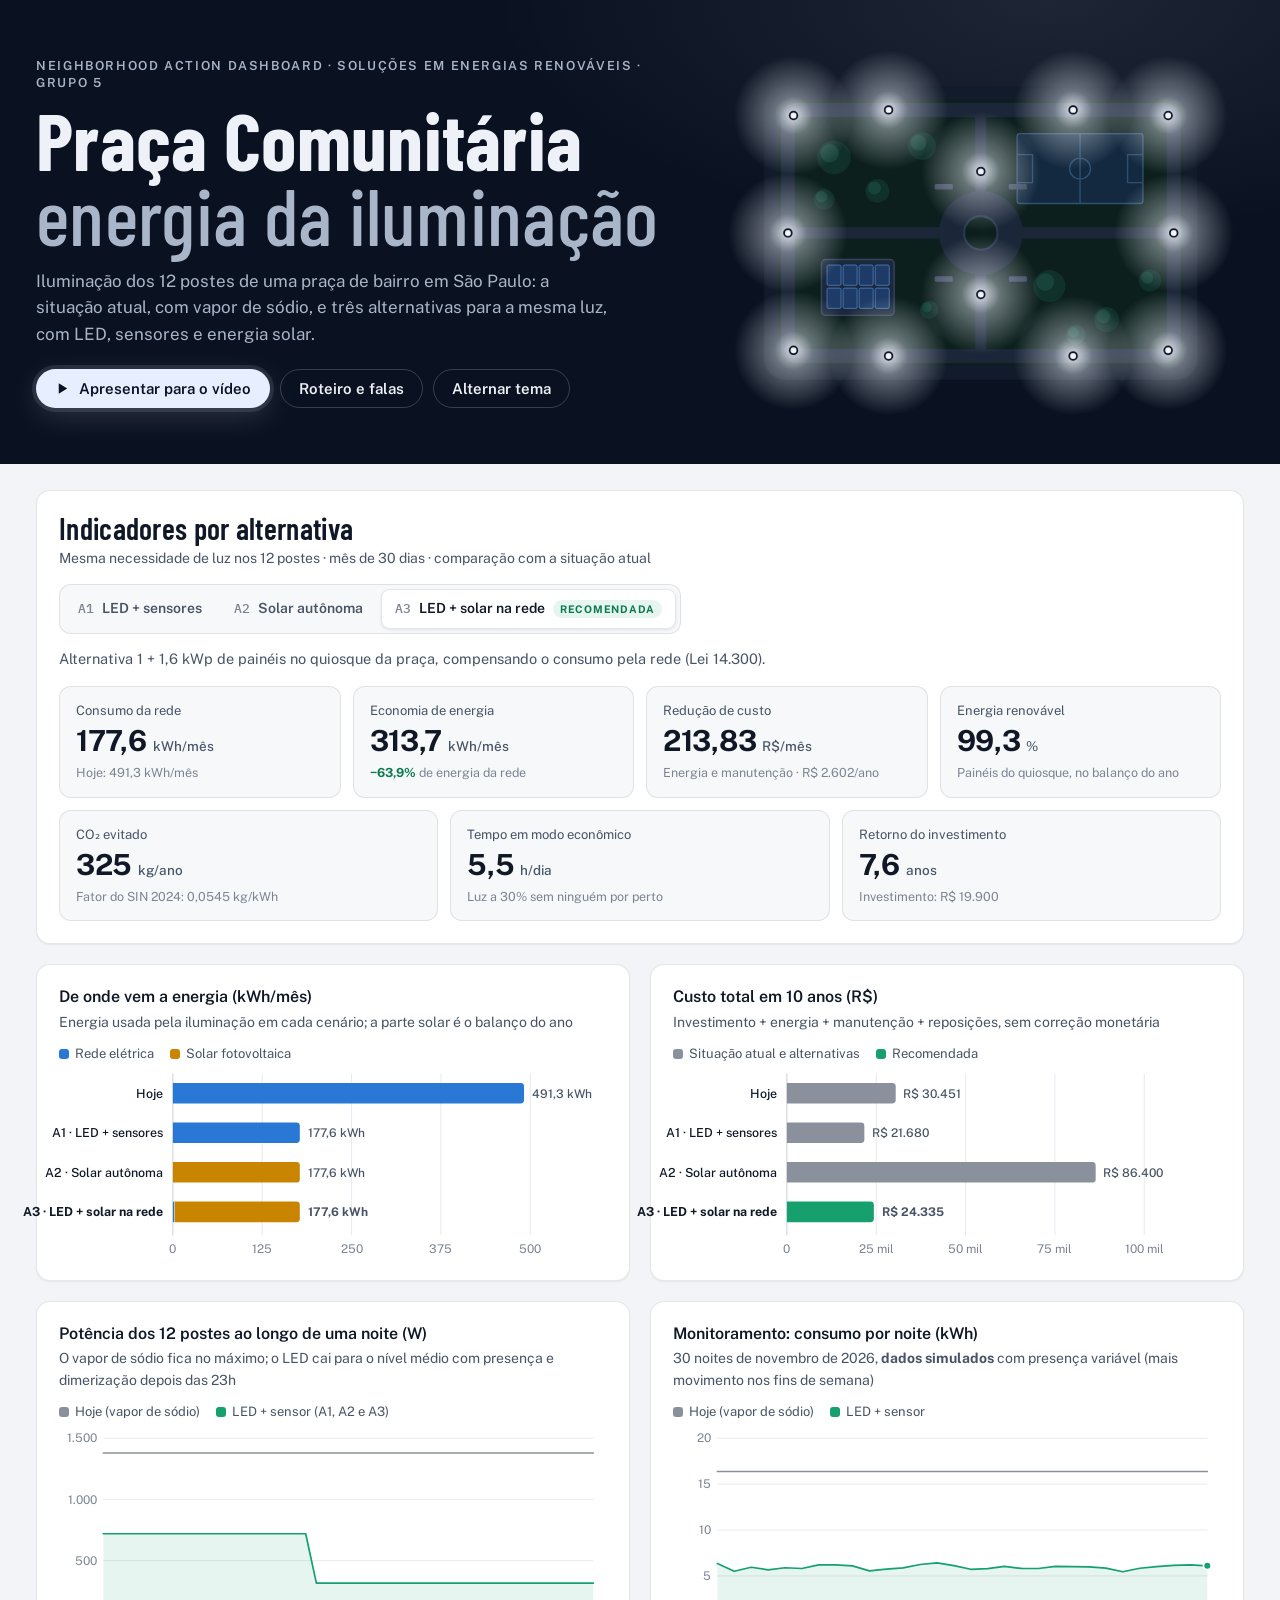
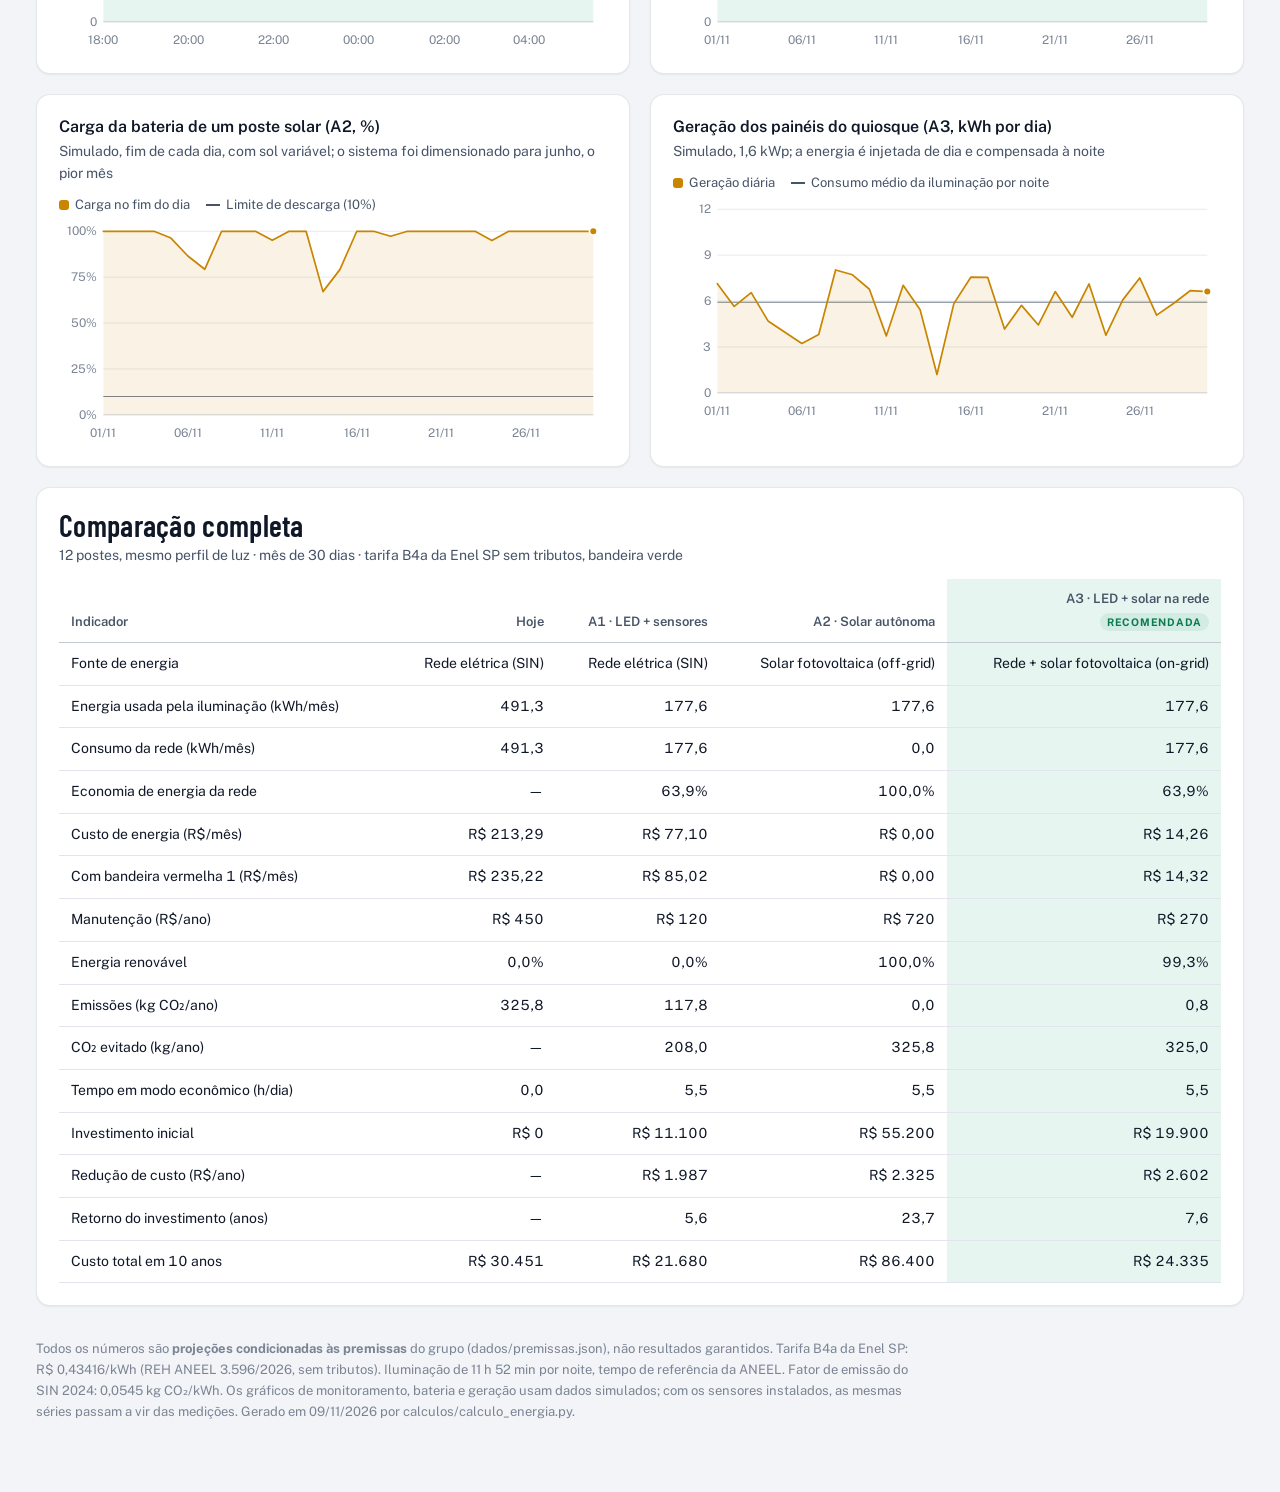
==== sers/dashboard/index.html @ 8de112ee "Contribuição de SERS: praça comunitária com LED, sensores e energia solar Diagnóstico, cálculos, com" ====
<!doctype html>
<html lang="pt-BR">
<head>
<meta charset="utf-8">
<meta name="viewport" content="width=device-width, initial-scale=1, viewport-fit=cover">
<title>Praça Comunitária Solar</title>
<meta name="claude:viewport-fit-sides" content="cover">
<link rel="stylesheet" href="fontes.css">
<style>
/* Layout: painel cívico com faixa noturna no topo (o mesmo céu do palco), seletor + 7 indicadores, grade de gráficos e tabela.
   Modo apresentação: palco 16:9 de 1600×900, noturno nos dois temas, escalado para caber em qualquer tela. */
:root {
  --f-display: "Barlow Condensed", "Arial Narrow", "Roboto Condensed", sans-serif;
  --f-body: "Public Sans", system-ui, -apple-system, "Segoe UI", Roboto, sans-serif;
  --f-mono: "IBM Plex Mono", ui-monospace, SFMono-Regular, Menlo, Consolas, monospace;

  --bg: #f2f4f7;
  --surface: #ffffff;
  --surface-2: #f7f8fa;
  --ink: #101828;
  --ink-2: #475467;
  --muted: #7b8494;
  --line: #e2e6ec;
  --axis: #c3c9d3;
  --ring: rgba(16, 24, 40, 0.10);
  --focus: #2a78d6;
  --hoje: #8b919c;
  --novo: #15a06e;
  --rede: #2a78d6;
  --solar: #c98500;
  --novo-wash: rgba(21, 160, 110, 0.10);
  --good-ink: #0b7a4f;
  --sombra: 0 1px 2px rgba(16, 24, 40, 0.06);

  /* palco noturno: igual nos dois temas */
  --n-sky: #05080f;
  --n-stage: #0a1120;
  --n-card: #101a2d;
  --n-card-2: #152139;
  --n-line: #22304a;
  --n-axis: #34435f;
  --n-borda: rgba(238, 242, 248, 0.20);
  --n-barra: rgba(10, 17, 32, 0.88);
  --n-ink: #eef2f8;
  --n-ink-2: #a9b5c8;
  --n-muted: #74819a;
  --n-hoje: #8f97a5;
  --n-novo: #1fae7b;
  --n-rede: #3987e5;
  --n-solar: #c98500;
  --n-novo-wash: rgba(31, 174, 123, 0.16);
  --sodio: #ffad33;
  --led: #e6eeff;
  --deixa: #ffad33;

  /* desenho da praça */
  --calcada: #121b2b;
  --grama: #0c1f1c;
  --piso: #1b2638;
  --piso-2: #2a3850;
  --arvore: #10302a;
  --arvore-2: #17433a;
  --quadra: #13293f;
  --quadra-linha: #2f4f70;
  --quiosque: #1c283b;
  --quiosque-linha: #34445e;
  --painel: #1d3b66;
  --painel-linha: #4c7fc2;
  --banco: #39465c;
  --poste: #f2f5fb;
}
@media (prefers-color-scheme: dark) {
  :root:not([data-theme="light"]) {
    --bg: #0b0f16; --surface: #121823; --surface-2: #161d2a; --ink: #edf1f7; --ink-2: #a8b2c3; --muted: #7d889b;
    --line: #232c3b; --axis: #364254; --ring: rgba(255, 255, 255, 0.09); --focus: #6aa7f0;
    --hoje: #8f97a5; --novo: #1fae7b; --rede: #3987e5; --solar: #c98500; --novo-wash: rgba(31, 174, 123, 0.15);
    --good-ink: #3ccb92; --sombra: none; color-scheme: dark;
  }
}
:root[data-theme="dark"] {
  --bg: #0b0f16; --surface: #121823; --surface-2: #161d2a; --ink: #edf1f7; --ink-2: #a8b2c3; --muted: #7d889b;
  --line: #232c3b; --axis: #364254; --ring: rgba(255, 255, 255, 0.09); --focus: #6aa7f0;
  --hoje: #8f97a5; --novo: #1fae7b; --rede: #3987e5; --solar: #c98500; --novo-wash: rgba(31, 174, 123, 0.15);
  --good-ink: #3ccb92; --sombra: none; color-scheme: dark;
}

* { box-sizing: border-box; }
[hidden] { display: none !important; }
body { margin: 0; background: var(--bg); color: var(--ink); font: 400 16px/1.55 var(--f-body); -webkit-font-smoothing: antialiased; }
a { color: inherit; }
button { font: inherit; color: inherit; }
:focus-visible { outline: 2px solid var(--focus); outline-offset: 2px; }
h1, h2, h3 { text-wrap: balance; }
.icone { width: 1em; height: 1em; flex: none; }

/* tokens dos gráficos: no painel seguem o tema; no palco, a noite */
.vista { --c-hoje: var(--hoje); --c-novo: var(--novo); --c-rede: var(--rede); --c-solar: var(--solar); --c-ink: var(--ink); --c-ink2: var(--ink-2); --c-muted: var(--muted); --c-grid: var(--line); --c-axis: var(--axis); --c-surface: var(--surface); --c-good: var(--good-ink); --c-wash: var(--novo-wash); }
.palco, .gaveta { --c-hoje: var(--n-hoje); --c-novo: var(--n-novo); --c-rede: var(--n-rede); --c-solar: var(--n-solar); --c-ink: var(--n-ink); --c-ink2: var(--n-ink-2); --c-muted: var(--n-muted); --c-grid: var(--n-line); --c-axis: var(--n-axis); --c-surface: var(--n-card); --c-good: var(--n-novo); --c-wash: var(--n-novo-wash); }

/* ---------- faixa noturna (topo do painel e do roteiro) ---------- */
.faixa { background: radial-gradient(900px 380px at 82% 0%, rgba(230, 238, 255, 0.09), transparent 62%), var(--n-stage); color: var(--n-ink); }
.faixa-in { max-width: 1240px; margin: 0 auto; padding-block: 40px 38px; padding-left: max(16px, env(safe-area-inset-left, 0px)); padding-right: max(16px, env(safe-area-inset-right, 0px)); display: grid; grid-template-columns: minmax(0, 1.1fr) minmax(0, 0.9fr); gap: 28px 40px; align-items: center; }
.faixa-in > * { min-width: 0; }
.faixa-curta .faixa-in { grid-template-columns: 1fr; padding-block: 28px 30px; }
@media (max-width: 880px) { .faixa-in { grid-template-columns: 1fr; } .faixa-ilus { max-width: 520px; } }
.olho { font: 600 12.5px/1.35 var(--f-body); letter-spacing: 0.13em; text-transform: uppercase; margin: 0 0 10px; color: var(--muted); }
.faixa .olho { color: var(--n-ink-2); }
.faixa h1 { font: 700 clamp(46px, 7vw, 80px)/0.94 var(--f-display); margin: 0; letter-spacing: 0.004em; }
.faixa h1 em { display: block; font-style: normal; color: var(--n-ink-2); font-weight: 500; }
.faixa-sub { color: var(--n-ink-2); max-width: 58ch; margin: 16px 0 22px; font-size: 17px; }
.acoes { display: flex; flex-wrap: wrap; gap: 10px; }
.btn { display: inline-flex; align-items: center; gap: 9px; border-radius: 999px; padding: 11px 18px; font: 600 15px/1 var(--f-body); text-decoration: none; cursor: pointer; border: 1px solid transparent; background: none; }
.btn-luz { background: var(--led); color: var(--n-stage); box-shadow: 0 0 0 4px rgba(230, 238, 255, 0.10), 0 8px 30px rgba(230, 238, 255, 0.16); }
.btn-luz:hover { background: #ffffff; }
.btn-fantasma { color: var(--n-ink); border-color: var(--n-borda); }
.btn-fantasma:hover { background: rgba(238, 242, 248, 0.07); }
.faixa-ilus svg { display: block; width: 100%; height: auto; }

/* ---------- painel ---------- */
.miolo { max-width: 1240px; margin: 0 auto; padding-block: 26px 56px; padding-left: max(16px, env(safe-area-inset-left, 0px)); padding-right: max(16px, env(safe-area-inset-right, 0px)); display: grid; gap: 20px; }
.bloco { background: var(--surface); border: 1px solid var(--ring); border-radius: 14px; padding: 22px; box-shadow: var(--sombra); min-width: 0; }
.bloco-topo { display: flex; flex-wrap: wrap; gap: 14px 24px; align-items: flex-end; justify-content: space-between; }
.vista h2 { font: 600 30px/1.05 var(--f-display); margin: 0; letter-spacing: 0.01em; }
.vista h3 { font: 600 16px/1.3 var(--f-body); margin: 0; }
.sub { color: var(--ink-2); font-size: 14px; margin: 4px 0 0; }
.seletor { display: inline-flex; flex-wrap: wrap; gap: 4px; background: var(--surface-2); border: 1px solid var(--ring); border-radius: 12px; padding: 4px; }
.seletor button { border: 0; background: transparent; border-radius: 9px; padding: 9px 14px; cursor: pointer; font-weight: 600; font-size: 14px; color: var(--ink-2); display: inline-flex; gap: 8px; align-items: center; }
.seletor button:hover { color: var(--ink); }
.seletor button[aria-checked="true"] { background: var(--surface); color: var(--ink); box-shadow: inset 0 0 0 1px var(--ring), 0 1px 3px rgba(16, 24, 40, 0.10); }
.seletor .cod { font-family: var(--f-mono); font-weight: 500; font-size: 12.5px; color: var(--muted); }
.chip-rec { font: 700 10.5px/1 var(--f-body); letter-spacing: 0.07em; text-transform: uppercase; color: var(--c-good); background: var(--c-wash); padding: 4px 7px; border-radius: 999px; white-space: nowrap; }
.alt-desc { color: var(--ink-2); font-size: 14.5px; margin: 14px 0 0; }
.tiles { display: flex; flex-wrap: wrap; gap: 12px; margin-top: 16px; }
.tiles > .tile { flex: 1 1 230px; }
.tile { border: 1px solid var(--ring); border-radius: 12px; padding: 14px 16px; background: var(--surface-2); display: grid; gap: 4px; align-content: start; min-width: 0; }
.tile .k { font-size: 13px; color: var(--ink-2); margin: 0; }
.tile .v { margin: 0; display: flex; align-items: baseline; gap: 6px; flex-wrap: wrap; }
.tile .v b { font: 650 29px/1.1 var(--f-body); letter-spacing: -0.01em; }
.tile .v small { font-size: 13.5px; color: var(--ink-2); font-weight: 500; }
.tile .d { font-size: 12.5px; color: var(--muted); margin: 2px 0 0; }
.delta { color: var(--c-good); font-weight: 650; }
.grade { display: grid; grid-template-columns: repeat(auto-fit, minmax(min(100%, 520px), 1fr)); gap: 20px; }
.legenda { display: flex; flex-wrap: wrap; gap: 6px 16px; font-size: 13px; color: var(--ink-2); margin: 10px 0 6px; }
.legenda i { display: inline-block; width: 10px; height: 10px; border-radius: 3px; margin-right: 6px; vertical-align: -1px; }
.legenda i.linha { height: 2px; width: 14px; border-radius: 0; vertical-align: 3px; }
.graf { position: relative; width: 100%; }
.graf svg { display: block; width: 100%; height: auto; overflow: visible; }
.graf svg text { font-family: var(--f-body); }
.tabela-wrap { overflow-x: auto; margin-top: 12px; }
table { width: 100%; border-collapse: collapse; font-size: 14px; font-variant-numeric: tabular-nums; }
th, td { padding: 10px 12px; text-align: right; border-bottom: 1px solid var(--line); white-space: nowrap; }
th:first-child, td:first-child { text-align: left; white-space: normal; min-width: 210px; }
thead th { color: var(--ink-2); font-weight: 600; font-size: 13px; border-bottom-color: var(--axis); vertical-align: bottom; }
thead th .chip-rec { display: inline-block; margin-top: 4px; }
td.rec, th.rec { background: var(--novo-wash); }
.nota { font-size: 13px; color: var(--muted); line-height: 1.6; max-width: 110ch; }
.nota a { color: var(--ink-2); }

/* ---------- roteiro ---------- */
.passos { display: grid; grid-template-columns: repeat(auto-fit, minmax(min(100%, 250px), 1fr)); gap: 12px; margin: 14px 0 0; padding: 0; list-style: none; counter-reset: passo; }
.passos li { background: var(--surface-2); border: 1px solid var(--ring); border-radius: 12px; padding: 14px 16px; font-size: 14.5px; color: var(--ink-2); counter-increment: passo; }
.passos li::before { content: counter(passo); display: inline-grid; place-items: center; width: 24px; height: 24px; border-radius: 50%; background: var(--ink); color: var(--surface); font: 700 13px/1 var(--f-body); margin-right: 8px; }
.passos b, .passos kbd { color: var(--ink); }
kbd { font: 500 12.5px/1 var(--f-mono); border: 1px solid var(--axis); border-bottom-width: 2px; border-radius: 5px; padding: 2px 6px; background: var(--surface); }
.falas { list-style: none; margin: 0; padding: 0; display: grid; gap: 12px; }
.fala-item { display: grid; grid-template-columns: 62px minmax(0, 1fr); gap: 4px 16px; background: var(--surface); border: 1px solid var(--ring); border-radius: 14px; padding: 18px 20px; box-shadow: var(--sombra); }
.fala-num { grid-row: span 3; font: 700 44px/0.9 var(--f-display); color: var(--muted); }
.fala-cab { display: flex; flex-wrap: wrap; gap: 4px 14px; align-items: baseline; }
.fala-cab h3 { font: 600 22px/1.15 var(--f-display); letter-spacing: 0.01em; }
.fala-tempo { font: 500 13px/1 var(--f-mono); color: var(--muted); }
.fala-acao { font-size: 13.5px; color: var(--muted); margin: 0; }
.fala-txt { font-size: 19px; line-height: 1.55; margin: 6px 0 0; max-width: 70ch; }
.deixa { display: inline-block; font: 700 0.62em/1 var(--f-body); letter-spacing: 0.05em; text-transform: uppercase; background: var(--deixa); color: var(--n-stage); border-radius: 6px; padding: 0.38em 0.55em; vertical-align: 0.18em; white-space: nowrap; }
@media (max-width: 560px) { .fala-item { grid-template-columns: 1fr; } .fala-num { grid-row: auto; font-size: 30px; } }

/* ---------- apresentação ---------- */
html.apresentando, html.apresentando body { overflow: hidden; }
.apres { position: fixed; inset: 0; background: var(--n-sky); z-index: 50; color: var(--n-ink); }
.apres.ocioso { cursor: none; }
.palco { position: absolute; left: 50%; top: 50%; width: 1600px; height: 900px; transform: translate(-50%, -50%) scale(var(--s, 0.5)); transform-origin: center; overflow: hidden;
  background: radial-gradient(1100px 520px at 78% -8%, rgba(230, 238, 255, 0.08), transparent 60%), radial-gradient(700px 400px at 0% 110%, rgba(255, 173, 51, 0.05), transparent 60%), var(--n-stage); font-family: var(--f-body); }
.cena { position: absolute; inset: 0; padding: 64px 88px 72px; display: none; }
.cena.ativa { display: flex; flex-direction: column; gap: 30px; }
.cena .olho { color: var(--n-ink-2); font-size: 16px; margin-bottom: 12px; }
.cena h2 { font: 600 58px/1.0 var(--f-display); margin: 0; letter-spacing: 0.004em; color: var(--n-ink); max-width: 30ch; }
.cena.ativa .ent { animation: entra 0.7s cubic-bezier(0.2, 0.7, 0.2, 1) both; animation-delay: var(--d, 0ms); }
@keyframes entra { from { opacity: 0; transform: translateY(16px); } to { opacity: 1; transform: none; } }
.n-card { background: var(--n-card); border: 1px solid var(--n-line); border-radius: 18px; }
.selo { position: absolute; font: 600 15px/1 var(--f-body); background: var(--n-barra); border: 1px solid var(--n-borda); color: var(--n-ink); padding: 9px 13px; border-radius: 999px; white-space: nowrap; display: inline-flex; gap: 8px; align-items: center; }
.selo .ponto { width: 9px; height: 9px; border-radius: 50%; display: inline-block; }
.fig-praca { position: relative; margin: 0; }
.fig-praca svg { display: block; width: 100%; height: auto; }

/* capa */
.cena-capa.ativa { flex-direction: row; align-items: center; gap: 48px; padding-right: 64px; }
.capa-txt { flex: 1 1 0; min-width: 0; display: flex; flex-direction: column; }
.capa-txt h1 { font: 700 156px/0.84 var(--f-display); margin: 0 0 30px; letter-spacing: -0.005em; color: var(--n-ink); }
.capa-txt h1 span { display: block; color: var(--led); text-shadow: 0 0 40px rgba(230, 238, 255, 0.25); }
.capa-tese { font-size: 28px; line-height: 1.35; color: var(--n-ink-2); margin: 0 0 30px; max-width: 24ch; }
.capa-desafio { font-size: 17px; color: var(--n-muted); margin: 0 0 34px; }
.capa-grupo { display: flex; flex-wrap: wrap; gap: 8px 10px; max-width: 640px; }
.capa-grupo b { font: 700 15px/1 var(--f-body); letter-spacing: 0.1em; text-transform: uppercase; color: var(--n-ink); padding: 9px 0; margin-right: 6px; }
.capa-grupo span { font-size: 15px; color: var(--n-ink-2); border: 1px solid var(--n-line); border-radius: 999px; padding: 7px 13px; }
.capa-ilus { flex: 0 0 700px; }

/* problema */
.prob { display: grid; grid-template-columns: 760px 1fr; gap: 48px; align-items: start; flex: 1; }
.fatos { display: grid; grid-template-columns: 1fr 1fr; gap: 16px; }
.fato { padding: 20px 22px; }
.fato b { display: block; font: 650 46px/1 var(--f-body); letter-spacing: -0.015em; color: var(--n-ink); margin-bottom: 8px; }
.fato b small { font-size: 22px; font-weight: 600; color: var(--n-ink-2); margin-left: 4px; }
.fato span { font-size: 17px; color: var(--n-ink-2); line-height: 1.35; display: block; }
.publico { margin-top: 18px; padding: 20px 22px; font-size: 19px; line-height: 1.45; color: var(--n-ink-2); }
.publico strong { color: var(--n-ink); }

/* consumo */
.consumo { display: grid; grid-template-columns: 1fr 470px; gap: 36px; flex: 1; align-items: start; }
.eq { padding: 10px 30px; }
.eq-linha { display: grid; grid-template-columns: 150px 1fr; gap: 4px 18px; padding: 17px 0; border-bottom: 1px solid var(--n-line); align-items: baseline; }
.eq-linha:last-child { border-bottom: 0; }
.eq-rot { font: 600 14px/1.2 var(--f-body); letter-spacing: 0.1em; text-transform: uppercase; color: var(--n-muted); }
.eq-linha code { font: 500 30px/1.25 var(--f-mono); color: var(--n-ink); }
.eq-linha code em { font-style: normal; color: var(--n-ink-2); }
.eq-nota { grid-column: 2; font-size: 15.5px; color: var(--n-muted); }
.eq-linha.final code { color: var(--sodio); font-weight: 500; }
.estim { padding: 28px 30px; display: grid; gap: 4px; }
.estim .rot { font: 600 14px/1.2 var(--f-body); letter-spacing: 0.1em; text-transform: uppercase; color: var(--n-muted); margin: 0; }
.estim .grande { font: 650 74px/1 var(--f-body); letter-spacing: -0.02em; margin: 6px 0 16px; }
.estim .grande small { font-size: 28px; color: var(--n-ink-2); font-weight: 600; letter-spacing: 0; }
.estim dl { margin: 0; display: grid; }
.estim dl div { display: flex; justify-content: space-between; gap: 16px; padding: 12px 0; border-top: 1px solid var(--n-line); font-size: 18px; }
.estim dt { color: var(--n-ink-2); }
.estim dd { margin: 0; font-weight: 650; font-variant-numeric: tabular-nums; }
.estim .fonte { font-size: 13.5px; color: var(--n-muted); margin: 12px 0 0; line-height: 1.45; }
.insight { grid-column: 1 / -1; margin: 0; padding: 20px 26px; font-size: 22px; line-height: 1.4; color: var(--n-ink-2); border-color: rgba(255, 173, 51, 0.35); }
.insight b { color: var(--sodio); font-weight: 650; }

/* sensor */
.sensor { display: grid; grid-template-columns: 720px 1fr; gap: 40px; flex: 1; align-items: start; }
.sensor-dir { display: grid; gap: 18px; }
.graf-card { padding: 20px 22px 14px; }
.graf-card h3 { font: 600 19px/1.2 var(--f-body); margin: 0; color: var(--n-ink); }
.graf-card .legenda { color: var(--n-ink-2); font-size: 15px; margin: 10px 0 4px; }
.stats { display: grid; grid-template-columns: repeat(3, 1fr); gap: 14px; }
.stat { padding: 18px 20px; }
.stat b { display: block; font: 650 40px/1 var(--f-body); letter-spacing: -0.015em; margin-bottom: 8px; }
.stat b.verde { color: var(--n-novo); }
.stat span { font-size: 15.5px; color: var(--n-ink-2); line-height: 1.35; display: block; }

/* alternativas */
.alts { display: grid; grid-template-columns: repeat(3, 1fr); gap: 20px; }
.alt { padding: 24px 26px; display: grid; gap: 14px; align-content: start; position: relative; }
.alt.rec { border-color: var(--n-novo); box-shadow: 0 0 0 1px var(--n-novo), 0 10px 40px rgba(31, 174, 123, 0.12); }
.alt-topo { display: flex; align-items: center; gap: 14px; }
.alt-ico { width: 54px; height: 54px; border-radius: 14px; background: var(--n-card-2); display: grid; place-items: center; flex: none; }
.alt-ico svg { width: 34px; height: 34px; }
.alt-nome { display: grid; gap: 3px; }
.alt-nome .cod { font: 500 15px/1 var(--f-mono); color: var(--n-muted); }
.alt-nome b { font: 600 30px/1.02 var(--f-display); letter-spacing: 0.01em; }
.alt p { margin: 0; font-size: 16.5px; color: var(--n-ink-2); line-height: 1.4; min-height: 46px; }
.alt dl { margin: 0; display: grid; grid-template-columns: 1fr 1fr; gap: 12px 18px; }
.alt dt { font-size: 14px; color: var(--n-muted); }
.alt dd { margin: 2px 0 0; font: 650 26px/1.1 var(--f-body); letter-spacing: -0.01em; }
.alt dd small { font-size: 15px; font-weight: 500; color: var(--n-ink-2); }
.alt .chip-rec { position: absolute; top: 22px; right: 22px; font-size: 12px; }
.custo10 { padding: 18px 26px 10px; }
.custo10 .cab { display: flex; justify-content: space-between; align-items: baseline; gap: 20px; }
.custo10 h3 { font: 600 19px/1.2 var(--f-body); margin: 0; }
.custo10 .cab span { font-size: 14.5px; color: var(--n-muted); }

/* diagrama */
.diag { display: grid; grid-template-rows: repeat(6, 1fr); gap: 10px; flex: 1; position: relative; padding-right: 44px; }
.camada { display: grid; grid-template-columns: 214px 1fr; gap: 14px; align-items: stretch; position: relative; }
.camada + .camada::before { content: ""; position: absolute; left: 107px; top: -10px; width: 2px; height: 10px; background: var(--n-axis); }
.cam-rot { border-radius: 12px; padding: 12px 16px; display: flex; flex-direction: column; justify-content: center; background: var(--n-card-2); border: 1px solid var(--n-line); }
.cam-rot i { font: 500 13px/1 var(--f-mono); font-style: normal; color: var(--n-muted); margin-bottom: 4px; }
.cam-rot b { font: 600 22px/1.05 var(--f-display); letter-spacing: 0.02em; text-transform: uppercase; }
.cam-caixas { display: flex; gap: 10px; min-width: 0; }
.caixa { flex: 1 1 0; min-width: 0; background: var(--n-card); border: 1px solid var(--n-line); border-radius: 12px; padding: 11px 15px; display: grid; align-content: center; gap: 2px; }
.caixa b { font-size: 17px; font-weight: 600; line-height: 1.25; }
.caixa span { font-size: 14.5px; color: var(--n-ink-2); line-height: 1.3; }
.caixa.solar { border-color: rgba(201, 133, 0, 0.55); }
.caixa.larga { flex: 3 1 0; }
.caixa.seta { flex: 0 0 auto; background: none; border: 0; padding: 0 2px; color: var(--n-muted); font-size: 22px; }
.caixa code { font: 500 15px/1.4 var(--f-mono); color: var(--n-ink); }
.ind-chips { display: flex; flex-wrap: wrap; gap: 8px; }
.ind-chips span { font-size: 15px; color: var(--n-ink); background: var(--n-card-2); border: 1px solid var(--n-line); border-radius: 999px; padding: 6px 12px; }
.retorno { position: absolute; right: -44px; top: 50%; height: calc(200% + 20px); width: 30px; border: 2px dashed var(--deixa); border-left: 0; border-radius: 0 14px 14px 0; opacity: 0.85; }
.retorno span { position: absolute; left: calc(100% + 14px); top: 50%; transform: translate(-50%, -50%) rotate(90deg); white-space: nowrap; font: 600 14px/1 var(--f-body); color: var(--deixa); letter-spacing: 0.04em; }

/* dashboard dentro do palco */
.dcena-topo { display: flex; justify-content: space-between; align-items: flex-end; gap: 30px; }
.palco .seletor { background: var(--n-card); border-color: var(--n-line); padding: 5px; border-radius: 14px; }
.palco .seletor { flex-wrap: nowrap; }
.palco .seletor button { font-size: 18px; padding: 12px 16px; color: var(--n-ink-2); border-radius: 10px; white-space: nowrap; }
.palco .seletor button:hover { color: var(--n-ink); }
.palco .seletor button[aria-checked="true"] { background: var(--n-card-2); color: var(--n-ink); box-shadow: inset 0 0 0 1px var(--n-borda); }
.palco .seletor .cod { font-size: 15px; color: var(--n-muted); }
.palco .alt-desc { color: var(--n-ink-2); font-size: 18px; margin: -12px 0 0; }
.palco .tiles { display: grid; grid-template-columns: repeat(7, 1fr); gap: 12px; margin: 0; }
.palco .tile { background: var(--n-card); border-color: var(--n-line); padding: 16px 16px 14px; }
.palco .tile .k { font-size: 14.5px; color: var(--n-ink-2); min-height: 38px; }
.palco .tile .v { flex-direction: column; align-items: flex-start; gap: 2px; }
.palco .tile .v b { font-size: 36px; color: var(--n-ink); }
.palco .tile .v small { font-size: 15px; color: var(--n-ink-2); }
.palco .tile .d { font-size: 13.5px; color: var(--n-muted); }
.dgrafs { display: grid; grid-template-columns: 1fr 1fr; gap: 20px; flex: 1; min-height: 0; }

/* benefícios */
.bl { display: grid; grid-template-columns: 1fr 1fr; gap: 24px; flex: 1; align-items: start; }
.bl-col { padding: 26px 30px 12px; }
.bl-col h3 { font: 600 34px/1 var(--f-display); letter-spacing: 0.02em; text-transform: uppercase; margin: 0 0 10px; display: flex; align-items: center; gap: 12px; }
.bl-col ul { list-style: none; margin: 0; padding: 0; }
.bl-col li { display: grid; grid-template-columns: 30px 1fr; gap: 14px; padding: 15px 0; border-top: 1px solid var(--n-line); font-size: 20px; line-height: 1.38; color: var(--n-ink); }
.bl-col li span { color: var(--n-ink-2); display: block; font-size: 16.5px; margin-top: 2px; }
.bl-col li svg { width: 26px; height: 26px; margin-top: 2px; }
.bl-col h3 svg { width: 34px; height: 34px; flex: none; }

/* fim */
.cena-fim.ativa { justify-content: center; }
.fim h2 { font-size: 150px; line-height: 0.85; margin-bottom: 40px; }
.fim-nums { display: grid; grid-template-columns: repeat(4, 1fr); gap: 18px; margin-bottom: 40px; }
.fim-nums div { padding: 22px 24px; }
.fim-nums b { display: block; font: 650 54px/1 var(--f-body); letter-spacing: -0.02em; margin-bottom: 10px; }
.fim-nums b.verde { color: var(--n-novo); }
.fim-nums span { font-size: 17px; color: var(--n-ink-2); line-height: 1.35; display: block; }
.fim-rodape { display: flex; justify-content: space-between; gap: 30px; font-size: 17px; color: var(--n-ink-2); border-top: 1px solid var(--n-line); padding-top: 22px; }

/* controles da apresentação */
.barra { position: fixed; left: 50%; bottom: calc(14px + env(safe-area-inset-bottom, 0px)); transform: translateX(-50%); display: flex; gap: 4px; align-items: center; background: var(--n-barra); backdrop-filter: blur(10px); -webkit-backdrop-filter: blur(10px); border: 1px solid var(--n-line); border-radius: 999px; padding: 5px; transition: opacity 0.25s; z-index: 60; max-width: calc(100vw - 24px); overflow-x: auto; }
.barra button { border: 0; background: transparent; color: var(--n-ink); border-radius: 999px; padding: 9px 14px; cursor: pointer; font-size: 14px; font-weight: 600; display: inline-flex; gap: 7px; align-items: center; white-space: nowrap; }
.barra button:hover { background: rgba(238, 242, 248, 0.09); }
.barra .ctr { font: 500 14px/1 var(--f-mono); color: var(--n-ink-2); padding: 0 10px; white-space: nowrap; }
.barra .sep { width: 1px; height: 22px; background: var(--n-line); margin: 0 4px; flex: none; }
.progresso { position: fixed; left: 0; right: 0; bottom: 0; height: 3px; background: rgba(238, 242, 248, 0.06); z-index: 60; transition: opacity 0.25s; }
.progresso i { display: block; height: 100%; background: var(--led); width: 0; transition: width 0.4s ease; }
.apres.ocioso .barra, .apres.ocioso .progresso { opacity: 0; pointer-events: none; }
.apres.limpo .barra, .apres.limpo .progresso { display: none; }
.aviso { position: fixed; top: calc(16px + env(safe-area-inset-top, 0px)); left: 50%; transform: translateX(-50%); background: var(--n-card-2); color: var(--n-ink); border: 1px solid var(--n-borda); border-radius: 12px; padding: 12px 16px; font-size: 14.5px; z-index: 80; max-width: min(560px, calc(100vw - 32px)); box-shadow: 0 10px 40px rgba(0, 0, 0, 0.4); }

/* teleprompter na mesma janela (quando não dá para abrir outra) */
.gaveta { position: fixed; top: 0; right: 0; bottom: 0; width: min(460px, 100vw); background: var(--n-card); border-left: 1px solid var(--n-line); z-index: 70; overflow-y: auto; color: var(--n-ink); padding-top: env(safe-area-inset-top, 0px); padding-bottom: env(safe-area-inset-bottom, 0px); padding-right: env(safe-area-inset-right, 0px); }
.gaveta-aviso { margin: 0; padding: 12px 22px; font-size: 13px; color: var(--n-ink-2); background: var(--n-card-2); border-bottom: 1px solid var(--n-line); }
.tp { padding: 20px 22px 24px; display: grid; gap: 16px; }
.tp-topo { display: flex; flex-wrap: wrap; gap: 6px 14px; align-items: baseline; justify-content: space-between; }
.tp-cena { font: 600 12.5px/1.2 var(--f-body); letter-spacing: 0.12em; text-transform: uppercase; color: var(--n-ink-2); }
.tp-tit { font: 700 28px/1.05 var(--f-display); letter-spacing: 0.01em; display: block; margin-top: 4px; }
.tp-tempo { font: 500 14px/1.5 var(--f-mono); color: var(--n-ink-2); text-align: right; }
.tp-tempo b { color: var(--n-ink); font-weight: 500; }
.tp-tempo .alerta { color: var(--sodio); }
.tp-tempo .estouro { color: #ff7a7a; }
.tp-fala { font-size: var(--tp-fs, 26px); line-height: 1.5; margin: 0; text-wrap: pretty; }
.tp-acao { font-size: 14.5px; color: var(--n-ink-2); margin: 0; }
.tp-prox { border-top: 1px solid var(--n-line); padding-top: 12px; font-size: 14.5px; color: var(--n-ink-2); margin: 0; }
.tp-prox b { color: var(--n-ink); }
.tp-botoes { display: flex; flex-wrap: wrap; gap: 8px; }
.tp-botoes button { background: var(--n-card-2); border: 1px solid var(--n-line); color: var(--n-ink); border-radius: 10px; padding: 10px 14px; cursor: pointer; font-weight: 600; font-size: 14px; }
.tp-botoes button.prim { background: var(--led); color: var(--n-stage); border-color: transparent; }
.tp-ajuda { font-size: 12.5px; color: var(--n-muted); margin: 0; }

.dica { position: fixed; pointer-events: none; background: var(--n-card-2); color: var(--n-ink); border: 1px solid var(--n-borda); font: 500 13px/1.45 var(--f-body); padding: 8px 11px; border-radius: 9px; white-space: nowrap; opacity: 0; transform: translate(-50%, calc(-100% - 12px)); transition: opacity 0.12s; z-index: 90; box-shadow: 0 8px 24px rgba(0, 0, 0, 0.3); }
.dica b { font-weight: 650; }
.dica .lin { display: flex; gap: 8px; align-items: center; }
.dica i { width: 8px; height: 8px; border-radius: 2px; display: inline-block; }
.erro-dados { margin: 24px; padding: 16px; border: 1px solid var(--ring); border-radius: 12px; background: var(--surface); }

.praca .luz { opacity: var(--op, 0.9); }
.praca.acende .luz { animation: acendeLuz 0.9s ease both; animation-delay: calc(var(--i) * 85ms + 250ms); }
@keyframes acendeLuz { from { opacity: 0; } to { opacity: var(--op, 0.9); } }
@media (prefers-reduced-motion: reduce) {
  .cena.ativa .ent, .praca.acende .luz { animation: none; }
  .progresso i { transition: none; }
}
</style>
</head>
<body>

<!-- ================= PAINEL (dashboard) ================= -->
<div class="vista" id="vPainel">
  <header class="faixa">
    <div class="faixa-in">
      <div>
        <p class="olho">Neighborhood Action Dashboard · Soluções em Energias Renováveis · Grupo 5</p>
        <h1>Praça Comunitária <em>energia da iluminação</em></h1>
        <p class="faixa-sub" id="faixaSub"></p>
        <div class="acoes">
          <a class="btn btn-luz" href="#apresentacao"><svg class="icone" viewBox="0 0 16 16" aria-hidden="true"><path d="M4 2.5v11l9-5.5z" fill="currentColor"/></svg>Apresentar para o vídeo</a>
          <a class="btn btn-fantasma" href="#roteiro">Roteiro e falas</a>
          <button class="btn btn-fantasma" id="btnTema" type="button">Alternar tema</button>
        </div>
      </div>
      <div class="faixa-ilus" id="faixaIlus"></div>
    </div>
  </header>

  <main class="miolo">
    <section class="bloco" aria-labelledby="tIndicadores">
      <div class="bloco-topo">
        <div>
          <h2 id="tIndicadores">Indicadores por alternativa</h2>
          <p class="sub">Mesma necessidade de luz nos 12 postes · mês de 30 dias · comparação com a situação atual</p>
        </div>
        <div class="seletor" role="radiogroup" aria-label="Alternativa" id="selPainel"></div>
      </div>
      <p class="alt-desc" id="descPainel"></p>
      <div class="tiles" id="tilesPainel" aria-live="polite"></div>
    </section>

    <div class="grade">
      <section class="bloco">
        <h3>De onde vem a energia (kWh/mês)</h3>
        <p class="sub">Energia usada pela iluminação em cada cenário; a parte solar é o balanço do ano</p>
        <div class="legenda"><span><i style="background:var(--rede)"></i>Rede elétrica</span><span><i style="background:var(--solar)"></i>Solar fotovoltaica</span></div>
        <div class="graf" id="gFonte"></div>
      </section>
      <section class="bloco">
        <h3>Custo total em 10 anos (R$)</h3>
        <p class="sub">Investimento + energia + manutenção + reposições, sem correção monetária</p>
        <div class="legenda"><span><i style="background:var(--hoje)"></i>Situação atual e alternativas</span><span><i style="background:var(--novo)"></i>Recomendada</span></div>
        <div class="graf" id="gCusto"></div>
      </section>
      <section class="bloco">
        <h3>Potência dos 12 postes ao longo de uma noite (W)</h3>
        <p class="sub">O vapor de sódio fica no máximo; o LED cai para o nível médio com presença e dimerização depois das 23h</p>
        <div class="legenda"><span><i style="background:var(--hoje)"></i>Hoje (vapor de sódio)</span><span><i style="background:var(--novo)"></i>LED + sensor (A1, A2 e A3)</span></div>
        <div class="graf" id="gNoite"></div>
      </section>
      <section class="bloco">
        <h3>Monitoramento: consumo por noite (kWh)</h3>
        <p class="sub">30 noites de novembro de 2026, <b>dados simulados</b> com presença variável (mais movimento nos fins de semana)</p>
        <div class="legenda"><span><i style="background:var(--hoje)"></i>Hoje (vapor de sódio)</span><span><i style="background:var(--novo)"></i>LED + sensor</span></div>
        <div class="graf" id="gMon"></div>
      </section>
      <section class="bloco">
        <h3>Carga da bateria de um poste solar (A2, %)</h3>
        <p class="sub">Simulado, fim de cada dia, com sol variável; o sistema foi dimensionado para junho, o pior mês</p>
        <div class="legenda"><span><i style="background:var(--solar)"></i>Carga no fim do dia</span><span><i class="linha" style="background:var(--ink-2)"></i>Limite de descarga (10%)</span></div>
        <div class="graf" id="gSoc"></div>
      </section>
      <section class="bloco">
        <h3>Geração dos painéis do quiosque (A3, kWh por dia)</h3>
        <p class="sub">Simulado, 1,6 kWp; a energia é injetada de dia e compensada à noite</p>
        <div class="legenda"><span><i style="background:var(--solar)"></i>Geração diária</span><span><i class="linha" style="background:var(--ink-2)"></i>Consumo médio da iluminação por noite</span></div>
        <div class="graf" id="gFv"></div>
      </section>
    </div>

    <section class="bloco" aria-labelledby="tTabela">
      <h2 id="tTabela">Comparação completa</h2>
      <p class="sub">12 postes, mesmo perfil de luz · mês de 30 dias · tarifa B4a da Enel SP sem tributos, bandeira verde</p>
      <div class="tabela-wrap"><table id="tabela"></table></div>
    </section>

    <p class="nota" id="notaPainel"></p>
  </main>
</div>

<!-- ================= ROTEIRO ================= -->
<div class="vista" id="vRoteiro" hidden>
  <header class="faixa faixa-curta">
    <div class="faixa-in">
      <div>
        <p class="olho"><a href="#painel" style="text-decoration:none">← Voltar ao painel</a></p>
        <h1>Roteiro do vídeo</h1>
        <p class="faixa-sub" id="rotSub"></p>
        <div class="acoes">
          <a class="btn btn-luz" href="#apresentacao"><svg class="icone" viewBox="0 0 16 16" aria-hidden="true"><path d="M4 2.5v11l9-5.5z" fill="currentColor"/></svg>Ensaiar com a apresentação</a>
          <button class="btn btn-fantasma" id="btnCopiar" type="button">Copiar todas as falas</button>
        </div>
      </div>
    </div>
  </header>
  <main class="miolo">
    <section class="bloco">
      <h2>Como gravar sem erro</h2>
      <ol class="passos">
        <li>Abra o arquivo <b>index.html</b> no Chrome e clique em <b>Apresentar para o vídeo</b>. Aperte <kbd>F</kbd> para a tela cheia.</li>
        <li>Aperte <kbd>R</kbd>: o roteiro abre numa janela separada. Ponha essa janela ao lado ou no segundo monitor.</li>
        <li>No roteiro, clique em <b>Iniciar cronômetro</b> e ensaie uma vez. As setas <kbd>→</kbd> <kbd>←</kbd> passam as cenas nas duas janelas.</li>
        <li>Grave só a janela da apresentação (no OBS: <b>Captura de janela</b>). Na cena 7, aperte <kbd>1</kbd> <kbd>2</kbd> <kbd>3</kbd> quando aparecerem as marcações.</li>
      </ol>
    </section>
    <ol class="falas" id="listaFalas"></ol>
    <p class="nota">As falas são geradas por <code>video/gerar_roteiro.py</code> com os mesmos números do cálculo. Texto em destaque, como <span class="deixa">clique em A1</span>, é ação na tela e não é para ler. Tempo estimado para uma fala calma; o limite do vídeo é 3:00.</p>
  </main>
</div>

<!-- ================= APRESENTAÇÃO ================= -->
<div class="apres" id="vApres" hidden>
  <div class="palco" id="palco" aria-live="polite"></div>
  <div class="barra" id="barra">
    <button type="button" id="bAnt" aria-label="Cena anterior"><svg class="icone" viewBox="0 0 16 16" aria-hidden="true"><path d="M10.5 3 5.5 8l5 5" fill="none" stroke="currentColor" stroke-width="1.8" stroke-linecap="round" stroke-linejoin="round"/></svg></button>
    <span class="ctr" id="ctr">1 / 9</span>
    <button type="button" id="bProx" aria-label="Próxima cena"><svg class="icone" viewBox="0 0 16 16" aria-hidden="true"><path d="M5.5 3l5 5-5 5" fill="none" stroke="currentColor" stroke-width="1.8" stroke-linecap="round" stroke-linejoin="round"/></svg></button>
    <span class="sep"></span>
    <button type="button" id="bRoteiro">Roteiro <kbd style="border-color:var(--n-line);background:transparent;color:var(--n-ink-2)">R</kbd></button>
    <button type="button" id="bTela">Tela cheia <kbd style="border-color:var(--n-line);background:transparent;color:var(--n-ink-2)">F</kbd></button>
    <button type="button" id="bLimpo">Esconder barra <kbd style="border-color:var(--n-line);background:transparent;color:var(--n-ink-2)">H</kbd></button>
    <span class="sep"></span>
    <button type="button" id="bSair">Sair</button>
  </div>
  <div class="progresso"><i id="prog"></i></div>
  <aside class="gaveta" id="gaveta" hidden aria-label="Roteiro">
    <p class="gaveta-aviso">Este painel aparece na gravação. Para gravar sem ele, abra o arquivo <b>index.html</b> direto no Chrome: lá a tecla R abre o roteiro numa janela separada. Ou leia as falas pelo celular.</p>
    <div class="tp" id="tpGaveta"></div>
  </aside>
</div>

<div class="aviso" id="aviso" hidden role="status"></div>
<div class="dica" id="dica"></div>

<script src="dados.js"></script>
<script src="roteiro.js"></script>
<script>
(function () {
  "use strict";
  var D = window.SERS_DADOS;
  if (!D) {
    document.body.insertAdjacentHTML("afterbegin", '<p class="erro-dados">Não encontrei o arquivo <b>dados.js</b> ao lado deste index.html. Rode <code>python calculos/calculo_energia.py</code> na pasta sers/.</p>');
    return;
  }
  var R = window.SERS_ROTEIRO || { cenas: [], total_s: 0, limite_s: 180 };
  var P = D.parametros;
  var C = {};
  D.cenarios.forEach(function (c) { C[c.codigo] = c; });

  /* ---------- utilidades ---------- */
  var $ = function (s, r) { return (r || document).querySelector(s); };
  var $$ = function (s, r) { return Array.prototype.slice.call((r || document).querySelectorAll(s)); };
  function nf(x, d) { d = d || 0; return Number(x).toLocaleString("pt-BR", { minimumFractionDigits: d, maximumFractionDigits: d }); }
  function rs(x, d) { return "R$ " + nf(x, d || 0); }
  function mil(x) { return "R$ " + nf(x / 1000, 1) + " mil"; }
  function mmss(s) { s = Math.max(0, Math.floor(s)); return Math.floor(s / 60) + ":" + String(s % 60).padStart(2, "0"); }
  function horasMin(h) { var H = Math.floor(h), M = Math.round((h - H) * 60); return H + " h " + String(M).padStart(2, "0") + " min"; }
  function guardar(k, v) { try { localStorage.setItem(k, v); } catch (e) {} }
  function ler(k) { try { return localStorage.getItem(k); } catch (e) { return null; } }
  var REDUZ = matchMedia("(prefers-reduced-motion: reduce)");
  var avisoT;
  function avisar(txt, ms) {
    var a = $("#aviso"); a.textContent = txt; a.hidden = false;
    clearTimeout(avisoT); avisoT = setTimeout(function () { a.hidden = true; }, ms || 4200);
  }
  function deixas(txt) { return txt.replace(/\[([^\]]+)\]/g, '<span class="deixa">$1</span>'); }

  var ALTS = {
    A1: { cod: "A1", nome: "LED + sensores", fonte: "Rede elétrica" },
    A2: { cod: "A2", nome: "Solar autônoma", fonte: "Painel e bateria em cada poste" },
    A3: { cod: "A3", nome: "LED + solar na rede", fonte: "Rede + painéis no quiosque" }
  };
  var economia10 = C.A0.custo_total_10_anos - C.A3.custo_total_10_anos;

  /* ---------- desenho da praça (vista de cima) ---------- */
  var POSTES = [[52, 52], [188, 44], [452, 44], [588, 52], [44, 220], [596, 220], [52, 388], [188, 396], [452, 396], [588, 388], [320, 132], [320, 308]];
  var ARVORES = [[110, 112, 24], [172, 160, 17], [236, 96, 20], [96, 172, 15], [418, 296, 23], [500, 344, 18], [562, 288, 16], [456, 366, 14], [246, 330, 13]];
  function praca(o) {
    var id = o.id, sodio = o.modo === "sodio";
    var c1 = sodio ? "#ffb64d" : "#eef4ff";
    var nivel0 = o.modo === "sensor" ? 0.3 : 1;
    var s = '<svg class="praca' + (o.acende ? " acende" : "") + '" viewBox="-56 -56 752 552" role="img" aria-label="' + (o.rotulo || "Planta da praça com 12 postes") + '">';
    s += '<defs><radialGradient id="' + id + '-g"><stop offset="0" stop-color="' + c1 + '" stop-opacity="0.95"/><stop offset="0.32" stop-color="' + c1 + '" stop-opacity="0.42"/><stop offset="1" stop-color="' + c1 + '" stop-opacity="0"/></radialGradient></defs>';
    s += '<rect x="10" y="10" width="620" height="420" rx="30" style="fill:var(--calcada)"/>';
    s += '<rect x="30" y="30" width="580" height="380" rx="20" style="fill:var(--grama)"/>';
    s += '<g fill="none" stroke-linecap="round" style="stroke:var(--piso)"><rect x="44" y="44" width="552" height="352" rx="14" stroke-width="20"/><path d="M44 220H596M320 44V396" stroke-width="16"/></g>';
    s += '<circle cx="320" cy="220" r="60" style="fill:var(--piso)"/><circle cx="320" cy="220" r="24" stroke-width="3" style="fill:var(--grama);stroke:var(--piso-2)"/>';
    s += '<g stroke-width="2" fill="none" style="stroke:var(--quadra-linha)"><rect x="372" y="78" width="180" height="100" rx="4" style="fill:var(--quadra)"/><path d="M462 78V178"/><circle cx="462" cy="128" r="15"/><path d="M372 108h22v40h-22M552 108h-22v40h22"/></g>';
    ARVORES.forEach(function (a) { s += '<circle cx="' + a[0] + '" cy="' + a[1] + '" r="' + a[2] + '" style="fill:var(--arvore)"/><circle cx="' + (a[0] - a[2] * 0.25) + '" cy="' + (a[1] - a[2] * 0.25) + '" r="' + (a[2] * 0.55) + '" style="fill:var(--arvore-2)"/>'; });
    s += '<g style="fill:var(--banco)"><rect x="254" y="150" width="26" height="8" rx="2"/><rect x="360" y="282" width="26" height="8" rx="2"/><rect x="360" y="150" width="26" height="8" rx="2"/><rect x="254" y="282" width="26" height="8" rx="2"/></g>';
    s += '<rect x="92" y="258" width="104" height="80" rx="6" stroke-width="2" style="fill:var(--quiosque);stroke:var(--quiosque-linha)"/>';
    if (o.solar) {
      for (var r = 0; r < 2; r++) for (var c = 0; c < 4; c++) s += '<rect x="' + (100 + c * 23) + '" y="' + (266 + r * 33) + '" width="20" height="29" rx="2" stroke-width="1.2" style="fill:var(--painel);stroke:var(--painel-linha)"/>';
    } else {
      s += '<text x="144" y="303" text-anchor="middle" font-size="13" style="fill:var(--quiosque-linha);font-family:var(--f-body);font-weight:600;letter-spacing:.08em">QUIOSQUE</text>';
    }
    s += '<g style="mix-blend-mode:screen">';
    POSTES.forEach(function (p, i) {
      var off = i === o.queimada;
      var nv = off ? 0 : nivel0;
      s += '<circle class="luz" cx="' + p[0] + '" cy="' + p[1] + '" r="' + (46 + 40 * nv) + '" fill="url(#' + id + '-g)" style="--i:' + i + ';--op:' + (off ? 0 : (0.25 + 0.7 * nv).toFixed(2)) + '"/>';
    });
    s += "</g>";
    POSTES.forEach(function (p, i) {
      var off = i === o.queimada;
      s += '<circle cx="' + p[0] + '" cy="' + p[1] + '" r="5.5" stroke-width="2.5" style="fill:' + (off ? "var(--piso-2)" : "var(--poste)") + ';stroke:var(--n-stage)"/>';
      if (off) s += '<circle cx="' + p[0] + '" cy="' + p[1] + '" r="13" fill="none" stroke-width="2" stroke-dasharray="4 4" style="stroke:var(--sodio)"/>';
    });
    if (o.modo === "sensor") {
      s += '<path class="rota" d="M8 220H260A60 60 0 0 1 320 160V8" fill="none" stroke="none"/>';
      s += '<g class="pessoa" transform="translate(150 220)"><circle r="15" style="fill:var(--led)" opacity="0.2"/><circle r="7" style="fill:var(--led)"/></g>';
    }
    return s + "</svg>";
  }

  var animId = null;
  function animarSensor(svg) {
    pararAnim();
    var rota = $(".rota", svg), pessoa = $(".pessoa", svg), luzes = $$(".luz", svg);
    if (!rota || !pessoa) return;
    var len = rota.getTotalLength(), niveis = luzes.map(function () { return 0.3; }), T = 11000, t0 = performance.now();
    function nivelAlvo(i, pt) { var d = Math.hypot(POSTES[i][0] - pt.x, POSTES[i][1] - pt.y); return d < 85 ? 1 : d < 170 ? 1 - ((d - 85) / 85) * 0.7 : 0.3; }
    function aplica(pt, suave) {
      pessoa.setAttribute("transform", "translate(" + pt.x.toFixed(1) + " " + pt.y.toFixed(1) + ")");
      luzes.forEach(function (l, i) {
        var alvo = nivelAlvo(i, pt);
        niveis[i] = suave ? niveis[i] + (alvo - niveis[i]) * 0.08 : alvo;
        l.style.setProperty("--op", (0.25 + 0.7 * niveis[i]).toFixed(3));
        l.setAttribute("r", (46 + 40 * niveis[i]).toFixed(1));
      });
    }
    if (REDUZ.matches) { aplica(rota.getPointAtLength(len * 0.3), false); return; }
    function quadro(agora) {
      var f = ((agora - t0) % T) / T;
      aplica(rota.getPointAtLength(f * len), true);
      animId = requestAnimationFrame(quadro);
    }
    animId = requestAnimationFrame(quadro);
  }
  function pararAnim() { if (animId) cancelAnimationFrame(animId); animId = null; }

  /* ---------- gráficos (SVG desenhado à mão, sem bibliotecas) ---------- */
  function cores(el) {
    var cs = getComputedStyle(el), g = function (n) { return cs.getPropertyValue("--c-" + n).trim(); };
    return { hoje: g("hoje"), novo: g("novo"), rede: g("rede"), solar: g("solar"), ink: g("ink"), ink2: g("ink2"), muted: g("muted"), grid: g("grid"), axis: g("axis"), surface: g("surface") };
  }
  var dica = $("#dica");
  function mostraDica(html, cx, cy) { dica.innerHTML = html; dica.style.left = cx + "px"; dica.style.top = cy + "px"; dica.style.opacity = 1; }
  function escondeDica() { dica.style.opacity = 0; }
  function linhaDica(cor, txt) { return '<div class="lin"><i style="background:' + cor + '"></i>' + txt + "</div>"; }

  function grafLinhas(el, o) {
    var k = cores(el), W = o.W || 640, H = o.H || 260, fs = o.fs || 12;
    var todos = []; o.series.forEach(function (s) { todos = todos.concat(s.v); });
    var ymin = o.ymin || 0, ymax = o.ymax || Math.max.apply(null, todos) * 1.12;
    var pl = fs * 3.7, pr = 16, pt = 12, pb = fs * 2.4, n = o.rotulos.length;
    function x(i) { return pl + (i / (n - 1)) * (W - pl - pr); }
    function y(v) { return pt + (1 - (v - ymin) / (ymax - ymin)) * (H - pt - pb); }
    var g = "", ticks = o.ticks || 4;
    for (var i = 0; i <= ticks; i++) {
      var v = ymin + ((ymax - ymin) * i) / ticks, yy = y(v);
      g += '<line x1="' + pl + '" x2="' + (W - pr) + '" y1="' + yy + '" y2="' + yy + '" stroke="' + (i ? k.grid : k.axis) + '" stroke-width="1"/>';
      g += '<text x="' + (pl - 8) + '" y="' + (yy + fs * 0.35) + '" font-size="' + fs + '" fill="' + k.muted + '" text-anchor="end">' + o.fmtEixo(v) + "</text>";
    }
    var passo = o.passoX || Math.ceil(n / 6);
    o.rotulos.forEach(function (r, j) { if (j % passo === 0) g += '<text x="' + x(j) + '" y="' + (H - fs * 0.55) + '" font-size="' + fs + '" fill="' + k.muted + '" text-anchor="middle">' + r + "</text>"; });
    (o.refs || []).forEach(function (r) {
      var yy = y(r.v);
      g += '<line x1="' + pl + '" x2="' + (W - pr) + '" y1="' + yy + '" y2="' + yy + '" stroke="' + k.ink2 + '" stroke-width="1.25" stroke-opacity="0.75"/>';
      if (r.t) g += '<text x="' + (pl + 8) + '" y="' + (yy - 7) + '" font-size="' + fs * 0.95 + '" fill="' + k.ink2 + '">' + r.t + "</text>";
    });
    o.series.forEach(function (s) {
      var cor = k[s.cor], pts = s.v.map(function (v, j) { return x(j).toFixed(1) + "," + y(v).toFixed(1); });
      if (s.area) g += '<path d="M' + pts.join(" L") + " L" + x(n - 1).toFixed(1) + "," + y(ymin).toFixed(1) + " L" + x(0).toFixed(1) + "," + y(ymin).toFixed(1) + ' Z" fill="' + cor + '" fill-opacity="0.10"/>';
      g += '<polyline points="' + pts.join(" ") + '" fill="none" stroke="' + cor + '" stroke-width="2" stroke-linejoin="round" stroke-linecap="round"/>';
      if (s.fim) g += '<circle cx="' + x(n - 1) + '" cy="' + y(s.v[n - 1]) + '" r="4.5" fill="' + cor + '" stroke="' + k.surface + '" stroke-width="2"/>';
    });
    g += '<line class="cruz" x1="0" x2="0" y1="' + pt + '" y2="' + (H - pb) + '" stroke="' + k.axis + '" stroke-width="1" opacity="0"/>';
    o.series.forEach(function (s, j) { g += '<circle class="pt' + j + '" r="5" fill="' + k[s.cor] + '" stroke="' + k.surface + '" stroke-width="2" opacity="0"/>'; });
    g += '<rect class="alvo" x="' + pl + '" y="0" width="' + (W - pl - pr) + '" height="' + H + '" fill="transparent"/>';
    el.innerHTML = '<svg viewBox="0 0 ' + W + " " + H + '" role="img" aria-label="' + (o.rotulo || "Gráfico de linhas") + '">' + g + "</svg>";
    var svg = $("svg", el), alvo = $(".alvo", el), cruz = $(".cruz", el);
    function sai() { escondeDica(); cruz.setAttribute("opacity", 0); o.series.forEach(function (s, j) { $(".pt" + j, el).setAttribute("opacity", 0); }); }
    alvo.addEventListener("mousemove", function (ev) {
      var b = svg.getBoundingClientRect(), esc = b.width / W;
      var j = Math.max(0, Math.min(n - 1, Math.round((((ev.clientX - b.left) / esc - pl) / (W - pl - pr)) * (n - 1))));
      cruz.setAttribute("x1", x(j)); cruz.setAttribute("x2", x(j)); cruz.setAttribute("opacity", 1);
      var topo = H;
      o.series.forEach(function (s, q) { var c = $(".pt" + q, el); c.setAttribute("cx", x(j)); c.setAttribute("cy", y(s.v[j])); c.setAttribute("opacity", 1); topo = Math.min(topo, y(s.v[j])); });
      mostraDica("<b>" + (o.titulo ? o.titulo(j) : o.rotulos[j]) + "</b>" + o.series.map(function (s) { return linhaDica(k[s.cor], s.nome + ": " + o.fmtValor(s.v[j])); }).join(""), b.left + x(j) * esc, b.top + topo * esc);
    });
    alvo.addEventListener("mouseleave", sai);
  }

  function passoRedondo(bruto) {
    var e = Math.pow(10, Math.floor(Math.log10(bruto))), m = bruto / e;
    var opc = [1, 1.25, 1.5, 2, 2.5, 3, 4, 5, 6, 8, 10];
    for (var i = 0; i < opc.length; i++) if (opc[i] >= m - 1e-9) return opc[i] * e;
    return 10 * e;
  }
  function grafBarras(el, o) {
    var k = cores(el), W = o.W || 640, fs = o.fs || 12, rowH = o.rowH || fs * 3.3;
    var barra = Math.min(24, rowH * 0.52), pl = o.pl || fs * 9.5, pr = fs * 6.4, pt = 4;
    var H = pt + o.linhas.length * rowH + fs * 2.2;
    var bruto = Math.max.apply(null, o.linhas.map(function (l) { return l.partes.reduce(function (s, p) { return s + p.v; }, 0); }));
    var passo = passoRedondo(bruto / 4), nTicks = Math.ceil(bruto / passo), max = passo * nTicks;
    function x(v) { return pl + (v / max) * (W - pl - pr); }
    var g = "";
    for (var i = 0; i <= nTicks; i++) {
      var v = passo * i, xx = x(v);
      g += '<line x1="' + xx + '" x2="' + xx + '" y1="' + pt + '" y2="' + (H - fs * 1.9) + '" stroke="' + (i ? k.grid : k.axis) + '" stroke-width="1"/>';
      g += '<text x="' + xx + '" y="' + (H - fs * 0.4) + '" font-size="' + fs + '" fill="' + k.muted + '" text-anchor="middle">' + o.fmtEixo(v) + "</text>";
    }
    o.linhas.forEach(function (l, i) {
      var y0 = pt + i * rowH + (rowH - barra) / 2, acc = 0;
      var partes = l.partes.filter(function (p) { return p.v > 0; });
      partes.forEach(function (p, j) {
        var ult = j === partes.length - 1;
        var x0 = x(acc) + (j ? 1 : 0), x1 = x(acc + p.v) - (ult ? 0 : 1), w = Math.max(x1 - x0, 1.5), r = ult ? Math.min(4, w / 2) : 0, cor = k[p.cor];
        g += ult ? '<path d="M' + x0 + "," + y0 + " H" + (x0 + w - r) + " Q" + (x0 + w) + "," + y0 + " " + (x0 + w) + "," + (y0 + r) + " V" + (y0 + barra - r) + " Q" + (x0 + w) + "," + (y0 + barra) + " " + (x0 + w - r) + "," + (y0 + barra) + " H" + x0 + ' Z" fill="' + cor + '"/>'
                 : '<rect x="' + x0 + '" y="' + y0 + '" width="' + w + '" height="' + barra + '" fill="' + cor + '"/>';
        acc += p.v;
      });
      var total = l.partes.reduce(function (s, p) { return s + p.v; }, 0);
      g += '<text x="' + (pl - 12) + '" y="' + (y0 + barra / 2 + fs * 0.36) + '" font-size="' + fs * 1.04 + '" fill="' + k.ink + '" text-anchor="end" font-weight="' + (l.destaque ? 650 : 500) + '">' + l.nome + "</text>";
      g += '<text x="' + (x(total) + 9) + '" y="' + (y0 + barra / 2 + fs * 0.36) + '" font-size="' + fs + '" fill="' + k.ink2 + '" font-weight="' + (l.destaque ? 650 : 500) + '">' + o.fmt(total) + "</text>";
      g += '<rect class="alvo" data-i="' + i + '" x="0" y="' + (pt + i * rowH) + '" width="' + W + '" height="' + rowH + '" fill="transparent"/>';
    });
    el.innerHTML = '<svg viewBox="0 0 ' + W + " " + H + '" role="img" aria-label="' + (o.rotulo || "Gráfico de barras") + '">' + g + "</svg>";
    $$(".alvo", el).forEach(function (a) {
      var l = o.linhas[+a.dataset.i];
      a.addEventListener("mousemove", function (ev) { mostraDica("<b>" + l.nome + "</b>" + (l.dica || l.partes.map(function (p) { return linhaDica(k[p.cor], p.nome + ": " + o.fmt(p.v)); }).join("")), ev.clientX, ev.clientY); });
      a.addEventListener("mouseleave", escondeDica);
    });
  }

  /* ---------- peças compartilhadas pelo painel e pela cena 7 ---------- */
  function tilesHTML(cod) {
    var c = C[cod], a0 = C.A0;
    var renov = { A1: "Toda a energia vem da rede", A2: "Painel e bateria em cada poste", A3: "Painéis do quiosque, no balanço do ano" }[cod];
    var t = [
      ["Consumo da rede", nf(c.consumo_rede_kwh_mes, 1), "kWh/mês", "Hoje: " + nf(a0.consumo_rede_kwh_mes, 1) + " kWh/mês"],
      ["Economia de energia", nf(c.economia_kwh_mes, 1), "kWh/mês", '<span class="delta">−' + nf(c.economia_rede_pct, 1) + "%</span> de energia da rede"],
      ["Redução de custo", nf(c.economia_rs_mes, 2), "R$/mês", "Energia e manutenção · " + rs(c.economia_rs_ano) + "/ano"],
      ["Energia renovável", nf(c.participacao_renovavel_pct, 1), "%", renov],
      ["CO₂ evitado", nf(c.emissoes_evitadas_kgco2_ano, 0), "kg/ano", "Fator do SIN 2024: " + nf(P.fator_emissao, 4) + " kg/kWh"],
      ["Tempo em modo econômico", nf(c.horas_dimerizado_dia, 1), "h/dia", "Luz a " + nf(P.dim_pct, 0) + "% sem ninguém por perto"],
      ["Retorno do investimento", nf(c.payback_anos, 1), "anos", "Investimento: " + rs(c.capex)]
    ];
    return t.map(function (x) { return '<div class="tile"><p class="k">' + x[0] + '</p><p class="v"><b>' + x[1] + "</b><small>" + x[2] + '</small></p><p class="d">' + x[3] + "</p></div>"; }).join("");
  }
  function seletorHTML(atual) {
    return ["A1", "A2", "A3"].map(function (k) {
      return '<button type="button" role="radio" data-alt="' + k + '" aria-checked="' + (k === atual) + '"><span class="cod">' + k + "</span>" + ALTS[k].nome + (k === "A3" ? ' <span class="chip-rec">Recomendada</span>' : "") + "</button>";
    }).join("");
  }
  function descAlt(k) { return C[k].descricao + "."; }

  function grafNoite(el, o) {
    var pn = D.perfil_noite;
    grafLinhas(el, Object.assign({ rotulos: pn.map(function (p) { return p.hora; }), series: [
      { nome: "Hoje (vapor de sódio)", cor: "hoje", v: pn.map(function (p) { return p.atual_w; }) },
      { nome: "LED + sensor", cor: "novo", v: pn.map(function (p) { return p.led_w; }), area: true }],
      fmtEixo: function (v) { return nf(v, 0); }, fmtValor: function (v) { return nf(v, 0) + " W"; }, ymax: 1500, ticks: 3, passoX: 8, rotulo: "Potência dos 12 postes ao longo da noite" }, o));
  }
  var MON = D.monitoramento_simulado;
  var DIAS = MON.map(function (m) { return m.data.slice(8, 10) + "/" + m.data.slice(5, 7); });
  function tituloDia(i) { return new Date(MON[i].data + "T12:00").toLocaleDateString("pt-BR", { weekday: "short", day: "2-digit", month: "2-digit" }); }
  function grafMon(el, o) {
    grafLinhas(el, Object.assign({ rotulos: DIAS, series: [
      { nome: "Hoje", cor: "hoje", v: MON.map(function (m) { return m.consumo_atual_kwh; }) },
      { nome: "LED + sensor", cor: "novo", v: MON.map(function (m) { return m.consumo_led_sensor_kwh; }), area: true, fim: true }],
      fmtEixo: function (v) { return nf(v, 0); }, fmtValor: function (v) { return nf(v, 2) + " kWh"; }, ymax: 20, titulo: tituloDia, rotulo: "Consumo por noite, dados simulados" }, o));
  }
  function grafSoc(el, o) {
    grafLinhas(el, Object.assign({ rotulos: DIAS, series: [{ nome: "Carga da bateria", cor: "solar", v: MON.map(function (m) { return m.soc_bateria_poste_pct; }), area: true, fim: true }],
      fmtEixo: function (v) { return nf(v, 0) + "%"; }, fmtValor: function (v) { return nf(v, 0) + "%"; }, ymin: 0, ymax: 100, refs: [{ v: 10 }], titulo: tituloDia, rotulo: "Carga da bateria de um poste solar" }, o));
  }
  function grafFv(el, o) {
    grafLinhas(el, Object.assign({ rotulos: DIAS, series: [{ nome: "Geração", cor: "solar", v: MON.map(function (m) { return m.geracao_fv_quiosque_kwh; }), area: true, fim: true }],
      fmtEixo: function (v) { return nf(v, 0); }, fmtValor: function (v) { return nf(v, 2) + " kWh"; }, ymin: 0, ymax: 12,
      refs: [{ v: C.A3.energia_demandada_kwh_ano / 365 }], titulo: tituloDia, rotulo: "Geração dos painéis do quiosque" }, o));
  }
  function custoDica(c) {
    var A = P.horizonte_anos;
    return '<div class="lin">Investimento: ' + rs(c.capex) + '</div><div class="lin">Energia em ' + A + " anos: " + rs(c.custo_energia_ano * A) + '</div><div class="lin">Manutenção e reposições: ' + rs(c.om_ano * A + c.reposicoes_horizonte) + "</div>";
  }
  var NOME_CEN = { A0: "Hoje", A1: "A1 · LED + sensores", A2: "A2 · Solar autônoma", A3: "A3 · LED + solar na rede" };
  function grafCusto(el, o) {
    grafBarras(el, Object.assign({ linhas: ["A0", "A1", "A2", "A3"].map(function (k) {
      var c = C[k];
      return { nome: NOME_CEN[k], destaque: k === "A3", partes: [{ nome: "Total", v: c.custo_total_10_anos, cor: k === "A3" ? "novo" : "hoje" }], dica: custoDica(c) };
    }), fmt: function (v) { return rs(v); }, fmtEixo: function (v) { return v ? nf(v / 1000, 0) + " mil" : "0"; }, rotulo: "Custo total em 10 anos por cenário" }, o));
  }
  function grafFonte(el, o) {
    grafBarras(el, Object.assign({ linhas: ["A0", "A1", "A2", "A3"].map(function (k) {
      var c = C[k], sol = c.renovavel_kwh_mes;
      return { nome: NOME_CEN[k], destaque: k === "A3", partes: [{ nome: "Rede", v: c.energia_demandada_kwh_mes - sol, cor: "rede" }, { nome: "Solar", v: sol, cor: "solar" }] };
    }), fmt: function (v) { return nf(v, 1) + " kWh"; }, fmtEixo: function (v) { return nf(v, 0); }, rotulo: "Energia por fonte em cada cenário" }, o));
  }

  /* ---------- painel ---------- */
  var altPainel = "A3";
  function desenharPainel() {
    $("#selPainel").innerHTML = seletorHTML(altPainel);
    $("#descPainel").textContent = descAlt(altPainel);
    $("#tilesPainel").innerHTML = tilesHTML(altPainel);
  }
  function graficosPainel() {
    var largura = $("#gFonte").clientWidth || 640;
    var o = { fs: Math.round(12 * Math.min(1.6, Math.max(1, 640 / largura))) };
    grafFonte($("#gFonte"), o);
    grafCusto($("#gCusto"), o);
    grafNoite($("#gNoite"), o);
    grafMon($("#gMon"), o);
    grafSoc($("#gSoc"), o);
    grafFv($("#gFv"), o);
  }
  function tabela() {
    var cols = ["A0", "A1", "A2", "A3"];
    var lin = [
      ["Fonte de energia", function (c) { return c.fonte_energia; }],
      ["Energia usada pela iluminação (kWh/mês)", function (c) { return nf(c.energia_demandada_kwh_mes, 1); }],
      ["Consumo da rede (kWh/mês)", function (c) { return nf(c.consumo_rede_kwh_mes, 1); }],
      ["Economia de energia da rede", function (c) { return c.codigo === "A0" ? "—" : nf(c.economia_rede_pct, 1) + "%"; }],
      ["Custo de energia (R$/mês)", function (c) { return rs(c.custo_energia_mes, 2); }],
      ["Com bandeira vermelha 1 (R$/mês)", function (c) { return rs((c.custo_energia_ano_bandeira_vermelha * P.dias_mes) / 365, 2); }],
      ["Manutenção (R$/ano)", function (c) { return rs(c.om_ano); }],
      ["Energia renovável", function (c) { return nf(c.participacao_renovavel_pct, 1) + "%"; }],
      ["Emissões (kg CO₂/ano)", function (c) { return nf(c.emissoes_kgco2_ano, 1); }],
      ["CO₂ evitado (kg/ano)", function (c) { return c.codigo === "A0" ? "—" : nf(c.emissoes_evitadas_kgco2_ano, 1); }],
      ["Tempo em modo econômico (h/dia)", function (c) { return nf(c.horas_dimerizado_dia, 1); }],
      ["Investimento inicial", function (c) { return rs(c.capex); }],
      ["Redução de custo (R$/ano)", function (c) { return c.codigo === "A0" ? "—" : rs(c.economia_rs_ano); }],
      ["Retorno do investimento (anos)", function (c) { return c.payback_anos ? nf(c.payback_anos, 1) : "—"; }],
      ["Custo total em 10 anos", function (c) { return rs(c.custo_total_10_anos); }]
    ];
    $("#tabela").innerHTML = "<thead><tr><th>Indicador</th>" + cols.map(function (k) { return '<th class="' + (k === "A3" ? "rec" : "") + '">' + NOME_CEN[k] + (k === "A3" ? '<br><span class="chip-rec">Recomendada</span>' : "") + "</th>"; }).join("") + "</tr></thead><tbody>" +
      lin.map(function (l) { return "<tr><td>" + l[0] + "</td>" + cols.map(function (k) { return '<td class="' + (k === "A3" ? "rec" : "") + '">' + l[1](C[k]) + "</td>"; }).join("") + "</tr>"; }).join("") + "</tbody>";
  }

  /* ---------- cenas da apresentação ---------- */
  function ico(nome) {
    var e = 'fill="none" stroke="currentColor" stroke-width="1.8" stroke-linecap="round" stroke-linejoin="round"';
    var m = {
      led: '<svg viewBox="0 0 32 32" ' + e + ' style="color:var(--led)"><path d="M16 4v24M10 28h12M16 6h8l-2 5h-6"/><path d="M19 13l-1.5 4M23 13l1 4" stroke-opacity=".55"/></svg>',
      solar: '<svg viewBox="0 0 32 32" ' + e + ' style="color:var(--n-solar)"><path d="M16 9v19M10 28h12"/><path d="M8 4h16l-3 6H11z"/><rect x="18" y="16" width="6" height="8" rx="1"/><path d="M20 15v1"/></svg>',
      quiosque: '<svg viewBox="0 0 32 32" ' + e + ' style="color:var(--n-novo)"><path d="M5 13h22l-3-6H8z"/><path d="M8 13v14M24 13v14M5 27h22"/><path d="M12 10h8" stroke-opacity=".6"/></svg>',
      ok: '<svg viewBox="0 0 26 26" fill="none" style="color:var(--n-novo)"><circle cx="13" cy="13" r="11" fill="currentColor" fill-opacity=".16"/><path d="M8 13.4l3.4 3.3L18 9.8" stroke="currentColor" stroke-width="2.2" stroke-linecap="round" stroke-linejoin="round"/></svg>',
      lim: '<svg viewBox="0 0 26 26" fill="none" style="color:var(--n-ink-2)"><circle cx="13" cy="13" r="11" fill="currentColor" fill-opacity=".14"/><path d="M13 7.5v7" stroke="currentColor" stroke-width="2.2" stroke-linecap="round"/><circle cx="13" cy="18.5" r="1.4" fill="currentColor"/></svg>'
    };
    return m[nome];
  }
  var GRUPO = ["Matheus Roberto", "Gustavo Oliveira Baptista", "Ana Luísa Santos"];

  var CENAS = {
    capa: function () {
      return '<div class="capa-txt">' +
        '<p class="olho ent">Global Solution 2026.2 · Soluções em Energias Renováveis e Sustentáveis</p>' +
        '<h1 class="ent" style="--d:90ms">Praça<span>Comunitária</span></h1>' +
        '<p class="capa-tese ent" style="--d:180ms">Luz eficiente com LED, sensores e energia solar para os ' + P.pontos + " postes da praça</p>" +
        '<p class="capa-desafio ent" style="--d:240ms">Contribuição de SERS ao Neighborhood Action Dashboard · CitizenTech</p>' +
        '<div class="capa-grupo ent" style="--d:300ms"><b>Grupo 5</b>' + GRUPO.map(function (g) { return "<span>" + g + "</span>"; }).join("") + "</div></div>" +
        '<div class="capa-ilus ent" style="--d:120ms"><figure class="fig-praca">' + praca({ id: "pCapa", modo: "led", solar: true, acende: true, rotulo: "Praça à noite com 12 postes LED e painéis no quiosque" }) + "</figure></div>";
    },
    problema: function () {
      var q = 8, pq = POSTES[q];
      return '<div class="ent"><p class="olho">O espaço e o problema</p><h2>Luz no máximo a noite toda, mesmo com a praça vazia</h2></div>' +
        '<div class="prob">' +
          '<figure class="fig-praca ent" style="--d:100ms">' + praca({ id: "pProb", modo: "sodio", queimada: q, rotulo: "Praça de madrugada, vazia, com os postes de vapor de sódio no máximo e um apagado" }) +
            '<span class="selo" style="left:50%;top:16px;transform:translateX(-50%)"><span class="ponto" style="background:var(--sodio)"></span>02:10 · praça vazia</span>' +
            '<span class="selo" style="left:' + (((pq[0] + 56) / 752) * 100).toFixed(1) + "%;top:" + (((pq[1] + 56) / 552) * 100).toFixed(1) + '%;transform:translate(-62%,-175%)">Lâmpada queimada: ninguém é avisado</span>' +
          "</figure>" +
          "<div>" +
            '<div class="fatos">' +
              '<div class="fato n-card ent" style="--d:200ms"><b>' + nf(P.p_atual_w, 0) + "<small>W</small></b><span>por poste: lâmpada de " + nf(P.p_lampada_w, 0) + " W + reator de " + nf(P.p_reator_w, 0) + " W</span></div>" +
              '<div class="fato n-card ent" style="--d:260ms"><b>' + horasMin(P.horas_noite).replace(" min", "<small>min</small>") + "</b><span>acesas no máximo, todas as noites</span></div>" +
              '<div class="fato n-card ent" style="--d:320ms"><b>' + nf(P.mercurio_mg, 1) + "<small>mg</small></b><span>de mercúrio em cada lâmpada de vapor de sódio</span></div>" +
              '<div class="fato n-card ent" style="--d:380ms"><b>0<small>alertas</small></b><span>quando uma lâmpada queima: nenhum monitoramento</span></div>' +
            "</div>" +
            '<div class="publico n-card ent" style="--d:440ms"><strong>Quem ganha com a melhoria:</strong> moradores que usam a quadra, caminham ou cruzam a praça à noite, e a prefeitura, que paga a conta da iluminação pública.</div>' +
          "</div>" +
        "</div>";
    },
    consumo: function () {
      var t3 = nf(P.horas_noite, 3), e4 = nf(P.e_a0_ponto_dia, 4);
      return '<div class="ent"><p class="olho">Análise de consumo · situação atual</p><h2>Quanto a praça gasta hoje</h2></div>' +
        '<div class="consumo">' +
          '<div class="eq n-card">' +
            '<div class="eq-linha ent" style="--d:120ms"><span class="eq-rot">Fórmula</span><code>E = (P × t) ÷ 1000</code><span class="eq-nota">E em kWh · P em watts · t em horas</span></div>' +
            '<div class="eq-linha ent" style="--d:420ms"><span class="eq-rot">Potência</span><code>P = ' + nf(P.p_lampada_w, 0) + " W + " + nf(P.p_reator_w, 0) + " W = " + nf(P.p_atual_w, 0) + ' W</code><span class="eq-nota">lâmpada de vapor de sódio + reator</span></div>' +
            '<div class="eq-linha ent" style="--d:720ms"><span class="eq-rot">Tempo</span><code>t = ' + horasMin(P.horas_noite) + " = " + t3 + ' h</code><span class="eq-nota">tempo de referência da ANEEL para iluminação pública</span></div>' +
            '<div class="eq-linha ent" style="--d:1020ms"><span class="eq-rot">Por poste</span><code>E = (' + nf(P.p_atual_w, 0) + " × " + t3 + ") ÷ 1000 = " + e4 + ' kWh</code><span class="eq-nota">por noite</span></div>' +
            '<div class="eq-linha final ent" style="--d:1320ms"><span class="eq-rot">Praça</span><code>' + e4 + " × " + P.pontos + " × " + P.dias_mes + " = " + nf(C.A0.consumo_rede_kwh_mes, 1) + ' kWh/mês</code><span class="eq-nota">' + P.pontos + " postes × " + P.dias_mes + " noites</span></div>" +
          "</div>" +
          '<div class="estim n-card ent" style="--d:1600ms">' +
            '<p class="rot">Estimativa do mês</p>' +
            '<p class="grande">' + nf(C.A0.consumo_rede_kwh_mes, 1) + " <small>kWh</small></p>" +
            "<dl>" +
              "<div><dt>Tarifa B4a, sem tributos</dt><dd>" + rs(P.tarifa_rs_kwh, 5) + "/kWh</dd></div>" +
              "<div><dt>Custo por mês</dt><dd>" + rs(C.A0.custo_energia_mes, 2) + "</dd></div>" +
              "<div><dt>Custo por ano</dt><dd>" + rs(C.A0.custo_energia_ano) + "</dd></div>" +
              "<div><dt>Emissões</dt><dd>" + nf(C.A0.emissoes_kgco2_ano, 0) + " kg CO₂/ano</dd></div>" +
            "</dl>" +
            '<p class="fonte">Tarifa da Enel SP para iluminação pública (REH ANEEL 3.596/2026). Fator médio de emissão do SIN 2024 (MCTI): ' + nf(P.fator_emissao, 4) + " kg CO₂/kWh.</p>" +
          "</div>" +
          '<p class="insight n-card ent" style="--d:1900ms">Das ' + nf(P.hora_fim_intenso, 0) + 'h ao amanhecer quase ninguém usa a praça, mas a luz continua no máximo: <b>' + nf(((P.horas_noite - P.horas_uso_intenso) / P.horas_noite) * 100, 0) + "% da energia</b> vai para a madrugada.</p>" +
        "</div>";
    },
    sensor: function () {
      return '<div class="ent"><p class="olho">A base da solução</p><h2>LED com sensor de presença: luz forte onde tem gente</h2></div>' +
        '<div class="sensor">' +
          '<figure class="fig-praca ent" style="--d:100ms">' + praca({ id: "pSensor", modo: "sensor", solar: true, rotulo: "Praça com LED e sensor: os postes perto da pessoa acendem" }) +
            '<span class="selo" style="left:50%;top:16px;transform:translateX(-50%)"><span class="ponto" style="background:var(--led)"></span>00:40 · depois das ' + nf(P.hora_fim_intenso, 0) + "h</span>" +
            '<span class="selo" style="right:22px;bottom:22px">Perto de alguém: 100% · sem ninguém: ' + nf(P.dim_pct, 0) + "%</span>" +
          "</figure>" +
          '<div class="sensor-dir">' +
            '<div class="graf-card n-card ent" style="--d:220ms"><h3>Potência dos ' + P.pontos + " postes ao longo da noite (W)</h3>" +
              '<div class="legenda"><span><i style="background:var(--n-hoje)"></i>Hoje (vapor de sódio)</span><span><i style="background:var(--n-novo)"></i>LED + sensor</span></div>' +
              '<div class="graf" id="cgNoite"></div></div>' +
            '<div class="stats">' +
              '<div class="stat n-card ent" style="--d:340ms"><b>' + nf(P.p_led_w, 0) + " W</b><span>LED de " + nf(P.fluxo_led_lm, 0) + " lm no lugar de " + nf(P.p_atual_w, 0) + " W</span></div>" +
              '<div class="stat n-card ent" style="--d:420ms"><b class="verde">−' + nf(C.A1.economia_rede_pct, 1) + "%</b><span>de energia em relação a hoje</span></div>" +
              '<div class="stat n-card ent" style="--d:500ms"><b>' + nf(C.A1.consumo_rede_kwh_mes, 1) + "</b><span>kWh/mês, contra " + nf(C.A0.consumo_rede_kwh_mes, 1) + " hoje</span></div>" +
            "</div>" +
          "</div>" +
        "</div>";
    },
    alternativas: function () {
      function card(k, icone, txt, extra) {
        var c = C[k];
        return '<div class="alt n-card ent' + (k === "A3" ? " rec" : "") + '" style="--d:' + extra + 'ms">' +
          (k === "A3" ? '<span class="chip-rec">Recomendada</span>' : "") +
          '<div class="alt-topo"><span class="alt-ico">' + ico(icone) + '</span><span class="alt-nome"><span class="cod">' + k + "</span><b>" + ALTS[k].nome + "</b></span></div>" +
          "<p>" + txt + "</p>" +
          "<dl>" +
            "<div><dt>Conta de energia</dt><dd>" + rs(c.custo_energia_mes, 0) + " <small>/mês</small></dd></div>" +
            "<div><dt>Energia renovável</dt><dd>" + nf(c.participacao_renovavel_pct, 0) + " <small>%</small></dd></div>" +
            "<div><dt>Investimento</dt><dd>" + mil(c.capex) + "</dd></div>" +
            "<div><dt>Retorno</dt><dd>" + nf(c.payback_anos, 1) + " <small>anos</small></dd></div>" +
          "</dl></div>";
      }
      return '<div class="ent"><p class="olho">Comparação · mesma luz, mesmo período</p><h2>Três alternativas para a mesma iluminação</h2></div>' +
        '<div class="alts">' +
          card("A1", "led", "LED " + nf(P.p_led_w, 0) + " W com sensor e medição, ligado na rede elétrica", 120) +
          card("A2", "solar", "Mesma luz, com painel de " + nf(P.painel_wp, 0) + " Wp e bateria de lítio em cada poste", 200) +
          card("A3", "quiosque", "A1 + " + nf(P.kwp_quiosque, 1) + " kWp de painéis no quiosque, compensando na rede", 280) +
        "</div>" +
        '<div class="custo10 n-card ent" style="--d:420ms"><div class="cab"><h3>Custo total em ' + P.horizonte_anos + " anos</h3><span>investimento + energia + manutenção, sem correção monetária</span></div>" +
        '<div class="graf" id="cgCusto"></div></div>';
    },
    diagrama: function () {
      function cam(n, nome, caixas, d, extra) { return '<div class="camada ent" style="--d:' + d + 'ms"><div class="cam-rot"><i>' + n + "</i><b>" + nome + '</b></div><div class="cam-caixas">' + caixas + "</div>" + (extra || "") + "</div>"; }
      function cx(t, s, cls) { return '<div class="caixa ' + (cls || "") + '"><b>' + t + "</b>" + (s ? "<span>" + s + "</span>" : "") + "</div>"; }
      return '<div class="ent"><p class="olho">Diagrama de blocos</p><h2>Como a solução funciona</h2></div>' +
        '<div class="diag">' +
          cam(1, "Fonte de energia", cx("Rede elétrica Enel SP", "tarifa B4a") + cx("Painéis " + nf(P.kwp_quiosque, 1) + " kWp no quiosque", "A3 · injeta de dia", "solar") + cx("Painel " + nf(P.painel_wp, 0) + " Wp + bateria", "A2 · em cada poste", "solar") + cx("Medidor bidirecional", "kWh usado e injetado"), 100) +
          cam(2, "Consumo", cx(P.pontos + " luminárias LED de " + nf(P.p_led_w, 0) + " W", "driver dimerizável · sem mercúrio", "larga") + cx("Módulo IoT", "0,5 W por poste"), 240, '<div class="retorno"><span>comando de dimerização</span></div>') +
          cam(3, "Sensores", cx("Presença", "PIR") + cx("Luz", "fotocélula") + cx("Corrente e tensão", "kWh por poste") + cx("Geração solar", "kWh") + cx("Bateria", "% de carga"), 380) +
          cam(4, "Lógica", cx("ESP32 em cada poste", "escuro e antes das " + nf(P.hora_fim_intenso, 0) + "h: 100% · depois, sem ninguém: " + nf(P.dim_pct, 0) + "% · presença: 100% · claro: desliga · lâmpada apagada à noite: alerta", "larga"), 520) +
          cam(5, "Processamento", cx("LoRa / Wi-Fi", "MQTT a cada 15 min") + '<div class="caixa seta">→</div>' + cx("Cálculo dos indicadores", "<code>E = (P × t) ÷ 1000</code>") + '<div class="caixa seta">→</div>' + cx("Histórico", "resultados.json · CSV"), 660) +
          cam(6, "Dashboard", '<div class="caixa larga"><div class="ind-chips"><span>kWh/mês</span><span>economia %</span><span>R$/mês</span><span>% renovável</span><span>kg CO₂/ano</span><span>h/dia em modo econômico</span></div></div>', 800) +
        "</div>";
    },
    dashboard: function () {
      return '<div class="dcena-topo ent"><div><p class="olho">Neighborhood Action Dashboard · módulo SERS</p><h2>Indicadores por alternativa</h2></div>' +
          '<div class="seletor" role="radiogroup" aria-label="Alternativa" id="selCena"></div></div>' +
        '<p class="alt-desc ent" style="--d:80ms" id="descCena"></p>' +
        '<div class="tiles ent" style="--d:140ms" id="tilesCena"></div>' +
        '<div class="dgrafs ent" style="--d:220ms">' +
          '<div class="graf-card n-card"><h3>Consumo por noite · 30 noites (dados simulados)</h3><div class="legenda"><span><i style="background:var(--n-hoje)"></i>Hoje</span><span><i style="background:var(--n-novo)"></i>LED + sensor</span></div><div class="graf" id="cgMon"></div></div>' +
          '<div class="graf-card n-card"><h3 id="cgCtxTit"></h3><div class="legenda" id="cgCtxLeg"></div><div class="graf" id="cgCtx"></div></div>' +
        "</div>";
    },
    beneficios: function () {
      function li(icone, t, s) { return "<li>" + ico(icone) + "<div>" + t + "<span>" + s + "</span></div></li>"; }
      return '<div class="ent"><p class="olho">Resultados esperados</p><h2>Benefícios e limitações</h2></div>' +
        '<div class="bl">' +
          '<div class="bl-col n-card ent" style="--d:120ms"><h3>' + ico("ok") + "Benefícios</h3><ul>" +
            li("ok", "Menos gasto", rs(C.A3.economia_rs_mes, 0) + " por mês a menos com a A3 (energia e manutenção)") +
            li("ok", "Menos energia da rede", "−" + nf(C.A1.economia_rede_pct, 0) + "% com LED e sensores; " + nf(C.A3.participacao_renovavel_pct, 0) + "% renovável na A3") +
            li("ok", "Luz branca quando tem gente", "mais segurança para quem usa a praça à noite") +
            li("ok", "Aviso automático de falha", "o poste avisa quando apaga, sem depender de reclamação") +
            li("ok", "Fim do mercúrio", nf(P.mercurio_mg, 1) + " mg a menos por lâmpada trocada") +
          "</ul></div>" +
          '<div class="bl-col n-card ent" style="--d:240ms"><h3>' + ico("lim") + "Limitações</h3><ul>" +
            li("lim", "A praça é um caso de referência", "número de postes, horários e presença são estimativas") +
            li("lim", "Preços são estimativas", "valores de varejo, não um orçamento de licitação") +
            li("lim", "Sem energia na rede, a A3 apaga", "o inversor desliga por segurança durante a falta de energia") +
            li("lim", "Precisa de medidor", "sem medição, a dimerização não aparece na conta") +
            li("lim", "Regras da compensação mudam", "Lei 14.300: o crédito da energia solar diminui até 2028") +
          "</ul></div>" +
        "</div>";
    },
    fim: function () {
      return '<div class="fim">' +
        '<p class="olho ent">Praça Comunitária · Grupo 5</p>' +
        '<h2 class="ent" style="--d:80ms">Obrigado!</h2>' +
        '<div class="fim-nums">' +
          '<div class="n-card ent" style="--d:160ms"><b class="verde">−' + nf(C.A1.economia_rede_pct, 0) + "%</b><span>de energia da rede com LED e sensores</span></div>" +
          '<div class="n-card ent" style="--d:220ms"><b class="verde">' + nf(C.A3.participacao_renovavel_pct, 0) + "%</b><span>de energia renovável na alternativa A3</span></div>" +
          '<div class="n-card ent" style="--d:280ms"><b>' + mil(economia10) + "</b><span>a menos em " + P.horizonte_anos + " anos, comparando a A3 com hoje</span></div>" +
          '<div class="n-card ent" style="--d:340ms"><b>' + nf(C.A3.payback_anos, 1) + " anos</b><span>para o investimento da A3 se pagar</span></div>" +
        "</div>" +
        '<div class="fim-rodape ent" style="--d:420ms"><span>' + GRUPO.join(" · ") + "</span><span>Projeções a partir das premissas do grupo · dados, cálculos e código no GitHub</span></div>" +
      "</div>";
    }
  };
  var ORDEM_PADRAO = ["capa", "problema", "consumo", "sensor", "alternativas", "diagrama", "dashboard", "beneficios", "fim"];
  var cenas = (R.cenas && R.cenas.length ? R.cenas.map(function (c) { return c.id; }) : ORDEM_PADRAO).filter(function (id) { return CENAS[id]; });
  var falaDe = {};
  (R.cenas || []).forEach(function (c) { falaDe[c.id] = c; });

  var palco = $("#palco");
  palco.innerHTML = cenas.map(function (id) { return '<section class="cena cena-' + id + '" data-id="' + id + '" aria-label="' + ((falaDe[id] && falaDe[id].titulo) || id) + '">' + CENAS[id]() + "</section>"; }).join("");
  var secoes = $$(".cena", palco);

  var est = { cena: 0, altCena: "A3", ativo: false };
  function desenharCenaDash() {
    var sel = $("#selCena"); if (!sel) return;
    sel.innerHTML = seletorHTML(est.altCena);
    $("#descCena").textContent = descAlt(est.altCena);
    $("#tilesCena").innerHTML = tilesHTML(est.altCena);
    var opt = { W: 700, H: 300, fs: 15 };
    grafMon($("#cgMon"), opt);
    var tit = $("#cgCtxTit"), leg = $("#cgCtxLeg"), el = $("#cgCtx");
    if (est.altCena === "A1") {
      tit.textContent = "Potência dos " + P.pontos + " postes numa noite (W)";
      leg.innerHTML = '<span><i style="background:var(--n-hoje)"></i>Hoje</span><span><i style="background:var(--n-novo)"></i>LED + sensor</span>';
      grafNoite(el, opt);
    } else if (est.altCena === "A2") {
      tit.textContent = "Carga da bateria de um poste solar (%) · simulado";
      leg.innerHTML = '<span><i style="background:var(--n-solar)"></i>Carga no fim do dia</span><span><i class="linha" style="background:var(--n-ink-2)"></i>Limite de descarga (10%)</span>';
      grafSoc(el, opt);
    } else {
      tit.textContent = "Geração dos painéis do quiosque (kWh/dia) · simulado";
      leg.innerHTML = '<span><i style="background:var(--n-solar)"></i>Geração</span><span><i class="linha" style="background:var(--n-ink-2)"></i>Consumo médio da iluminação por noite</span>';
      grafFv(el, opt);
    }
  }
  function escolherAlt(k) {
    if (est.ativo && cenas[est.cena] === "dashboard") { est.altCena = k; desenharCenaDash(); }
    else if (!est.ativo && !$("#vPainel").hidden) { altPainel = k; desenharPainel(); }
  }
  document.addEventListener("click", function (e) {
    var b = e.target.closest("[data-alt]"); if (!b) return;
    if (b.closest("#palco")) { est.altCena = b.dataset.alt; desenharCenaDash(); }
    else { altPainel = b.dataset.alt; desenharPainel(); }
  });

  function aoEntrar(id, sec) {
    pararAnim();
    if (id === "sensor") { animarSensor($("svg.praca", sec)); grafNoite($("#cgNoite"), { W: 700, H: 300, fs: 15 }); }
    if (id === "alternativas") grafCusto($("#cgCusto"), { W: 1420, fs: 16, rowH: 44, pl: 250 });
    if (id === "dashboard") { est.altCena = "A3"; desenharCenaDash(); }
  }
  function ir(i, forcar) {
    i = Math.max(0, Math.min(cenas.length - 1, i));
    if (i === est.cena && !forcar) return;
    secoes.forEach(function (s) { s.classList.remove("ativa"); });
    est.cena = i;
    var s = secoes[i];
    void s.offsetWidth;
    s.classList.add("ativa");
    aoEntrar(cenas[i], s);
    $("#ctr").textContent = (i + 1) + " / " + cenas.length;
    $("#prog").style.width = ((i + 1) / cenas.length) * 100 + "%";
    crono.cenaInicio = tempoTotal();
    atualizarTP(true);
  }
  function prox() { if (!crono.rodando && crono.acum === 0 && est.cena === 0) iniciarCrono(); ir(est.cena + 1); }
  function ant() { ir(est.cena - 1); }

  function escala() {
    var w = innerWidth, h = innerHeight;
    palco.style.setProperty("--s", Math.min(w / 1600, h / 900).toFixed(4));
  }

  /* ---------- cronômetro e roteiro (teleprompter) ---------- */
  var crono = { rodando: false, t0: 0, acum: 0, cenaInicio: 0 };
  function tempoTotal() { return (crono.acum + (crono.rodando ? performance.now() - crono.t0 : 0)) / 1000; }
  function iniciarCrono() { if (crono.rodando) return; crono.rodando = true; crono.t0 = performance.now(); crono.cenaInicio = tempoTotal(); atualizarTP(true); }
  function pausarCrono() { if (!crono.rodando) return; crono.acum += performance.now() - crono.t0; crono.rodando = false; atualizarTP(true); }
  function zerarCrono() { crono = { rodando: false, t0: 0, acum: 0, cenaInicio: 0 }; atualizarTP(true); }

  function tpEsqueleto() {
    return '<div class="tp-topo"><div><span class="tp-cena" data-tp="num"></span><span class="tp-tit" data-tp="tit"></span></div>' +
      '<div class="tp-tempo">total <b data-tp="total">0:00</b> / ' + mmss(R.limite_s || 180) + '<br>cena <b data-tp="cena">0:00</b> · meta <span data-tp="meta"></span></div></div>' +
      '<p class="tp-fala" data-tp="fala"></p>' +
      '<p class="tp-acao" data-tp="acao"></p>' +
      '<div class="tp-botoes"><button type="button" data-tp-b="ant">← Anterior</button><button type="button" class="prim" data-tp-b="prox">Próxima →</button>' +
      '<button type="button" data-tp-b="crono">Iniciar cronômetro</button><button type="button" data-tp-b="zerar">Zerar</button>' +
      '<button type="button" data-tp-b="menor" aria-label="Diminuir letra">A−</button><button type="button" data-tp-b="maior" aria-label="Aumentar letra">A+</button></div>' +
      '<p class="tp-prox" data-tp="prox"></p>' +
      '<p class="tp-ajuda">Teclas: → próxima · ← anterior · 1, 2 e 3 escolhem a alternativa na cena 7 · Home volta ao início</p>';
  }
  var tpJanela = null, tpFonte = +(ler("sers-tp-fonte") || 0) || 28;
  function raizesTP() {
    var r = [];
    if (tpJanela && !tpJanela.closed) { var t = tpJanela.document.getElementById("tp"); if (t) r.push(t); }
    if (!$("#gaveta").hidden) r.push($("#tpGaveta"));
    return r;
  }
  function atualizarTP(tudo) {
    var raizes = raizesTP(); if (!raizes.length) return;
    var id = cenas[est.cena], f = falaDe[id] || { titulo: id, fala: "", acao: "", segundos: 0 };
    var prx = cenas[est.cena + 1], fp = prx ? falaDe[prx] : null;
    var total = tempoTotal(), naCena = total - crono.cenaInicio, lim = R.limite_s || 180;
    raizes.forEach(function (r) {
      var q = function (k) { return r.querySelector('[data-tp="' + k + '"]'); };
      if (tudo) {
        q("num").textContent = "Cena " + (est.cena + 1) + " de " + cenas.length;
        q("tit").textContent = f.titulo;
        q("fala").innerHTML = deixas(f.fala || "(sem fala para esta cena)");
        q("acao").textContent = "Na tela: " + (f.acao || "");
        q("meta").textContent = "≈ " + (f.segundos || 0) + " s";
        q("prox").innerHTML = fp ? "<b>A seguir · " + fp.titulo + ":</b> " + fp.fala.replace(/\[[^\]]+\]\s*/g, "").split(/(?<=[.!?])\s/)[0] : "<b>Última cena.</b> Depois de falar, espere 2 segundos e pare a gravação.";
        var bc = r.querySelector('[data-tp-b="crono"]'); bc.textContent = crono.rodando ? "Pausar cronômetro" : (crono.acum ? "Continuar cronômetro" : "Iniciar cronômetro");
        r.style.setProperty("--tp-fs", tpFonte + "px");
      }
      var bt = q("total"); bt.textContent = mmss(total); bt.className = total > lim ? "estouro" : total > lim - 15 ? "alerta" : "";
      var bce = q("cena"); bce.textContent = mmss(naCena); bce.className = f.segundos && naCena > f.segundos + 4 ? "alerta" : "";
    });
  }
  setInterval(function () { if (crono.rodando) atualizarTP(false); }, 250);

  function ligarTP(raiz, doc) {
    raiz.addEventListener("click", function (e) {
      var b = e.target.closest("[data-tp-b]"); if (!b) return;
      var a = b.dataset.tpB;
      if (a === "prox") prox();
      else if (a === "ant") ant();
      else if (a === "crono") crono.rodando ? pausarCrono() : iniciarCrono();
      else if (a === "zerar") zerarCrono();
      else if (a === "maior" || a === "menor") { tpFonte = Math.max(18, Math.min(48, tpFonte + (a === "maior" ? 2 : -2))); guardar("sers-tp-fonte", tpFonte); atualizarTP(true); }
    });
    if (doc) doc.addEventListener("keydown", teclas);
  }
  ligarTP($("#tpGaveta"));
  $("#tpGaveta").innerHTML = tpEsqueleto();

  var TP_CSS = "body{margin:0;background:#0a1120;color:#eef2f8;font:400 18px/1.5 'Public Sans',system-ui,-apple-system,'Segoe UI',sans-serif}" +
    ".tp{padding:22px 26px 28px;display:grid;gap:16px}.tp-topo{display:flex;flex-wrap:wrap;gap:6px 14px;align-items:baseline;justify-content:space-between}" +
    ".tp-cena{font:600 13px/1.2 'Public Sans',sans-serif;letter-spacing:.12em;text-transform:uppercase;color:#a9b5c8}" +
    ".tp-tit{font:700 32px/1.05 'Barlow Condensed','Arial Narrow',sans-serif;display:block;margin-top:4px}" +
    ".tp-tempo{font:500 15px/1.5 'IBM Plex Mono',ui-monospace,monospace;color:#a9b5c8;text-align:right}.tp-tempo b{color:#eef2f8;font-weight:500}.alerta{color:#ffad33!important}.estouro{color:#ff7a7a!important}" +
    ".tp-fala{font-size:var(--tp-fs,28px);line-height:1.5;margin:0;text-wrap:pretty}" +
    ".deixa{display:inline-block;font:700 .62em/1 'Public Sans',sans-serif;letter-spacing:.05em;text-transform:uppercase;background:#ffad33;color:#0a1120;border-radius:6px;padding:.38em .55em;vertical-align:.18em;white-space:nowrap}" +
    ".tp-acao{font-size:15px;color:#a9b5c8;margin:0}.tp-prox{border-top:1px solid #22304a;padding-top:12px;font-size:15px;color:#a9b5c8;margin:0}.tp-prox b{color:#eef2f8}" +
    ".tp-botoes{display:flex;flex-wrap:wrap;gap:8px}.tp-botoes button{background:#152139;border:1px solid #22304a;color:#eef2f8;border-radius:10px;padding:10px 14px;cursor:pointer;font:600 15px/1 'Public Sans',sans-serif}" +
    ".tp-botoes button.prim{background:#e6eeff;color:#0a1120;border-color:transparent}.tp-ajuda{font-size:13px;color:#74819a;margin:0}button:focus-visible{outline:2px solid #6aa7f0;outline-offset:2px}";
  function fontesParaJanela() {
    var css = "";
    try {
      Array.prototype.forEach.call(document.styleSheets, function (folha) {
        Array.prototype.forEach.call(folha.cssRules || [], function (r) { if (r.type === 5) css += r.cssText + "\n"; });
      });
    } catch (e) { css = ""; }
    if (css) return "<style>" + css + "</style>";
    try { return '<link rel="stylesheet" href="' + new URL("fontes.css", location.href).href + '">'; } catch (e) { return ""; }
  }
  function abrirRoteiro() {
    if (tpJanela && !tpJanela.closed) { try { tpJanela.focus(); } catch (e) {} return; }
    var w = null;
    try { w = window.open("", "sers_roteiro", "popup=yes,width=860,height=860"); } catch (e) { w = null; }
    if (w) {
      try {
        w.document.open();
        w.document.write('<!doctype html><html lang="pt-BR"><head><meta charset="utf-8"><title>Roteiro · Praça Comunitária</title>' +
          fontesParaJanela() +
          "<style>" + TP_CSS + '</style></head><body><div class="tp" id="tp">' + tpEsqueleto() + "</div></body></html>");
        w.document.close();
        ligarTP(w.document.getElementById("tp"), w.document);
        tpJanela = w;
        $("#gaveta").hidden = true;
        atualizarTP(true);
        avisar("Roteiro aberto em outra janela. Coloque-a ao lado ou no segundo monitor e grave só esta janela.");
        return;
      } catch (e) { try { w.close(); } catch (e2) {} }
    }
    $("#gaveta").hidden = !$("#gaveta").hidden;
    atualizarTP(true);
    if (!$("#gaveta").hidden) avisar("Não deu para abrir outra janela aqui, então o roteiro abriu ao lado. Aperte R para fechar.", 5200);
  }

  /* ---------- tela cheia, barra e cursor ---------- */
  function telaCheia() {
    var el = document.documentElement;
    if (document.fullscreenElement) { document.exitFullscreen && document.exitFullscreen(); return; }
    var p = el.requestFullscreen ? el.requestFullscreen() : null;
    if (p && p.catch) p.catch(function () { avisar("A tela cheia foi bloqueada aqui. Aperte F11 no teclado."); });
    else if (!p) avisar("Aperte F11 no teclado para a tela cheia.");
  }
  var ociosoT;
  function acorda() {
    var a = $("#vApres"); a.classList.remove("ocioso");
    clearTimeout(ociosoT);
    ociosoT = setTimeout(function () { if (!$("#barra").matches(":hover")) a.classList.add("ocioso"); }, 2200);
  }
  function alternaBarra() {
    var a = $("#vApres"); a.classList.toggle("limpo");
    avisar(a.classList.contains("limpo") ? "Barra escondida. Aperte H para mostrar de novo." : "Barra visível.", 2600);
  }

  function teclas(e) {
    if (!est.ativo) {
      if (!$("#vPainel").hidden && ["1", "2", "3"].indexOf(e.key) >= 0) escolherAlt("A" + e.key);
      return;
    }
    if (e.ctrlKey || e.metaKey || e.altKey) return;
    var k = e.key;
    if (k === "ArrowRight" || k === "PageDown" || k === " " || k === "Enter") { e.preventDefault(); prox(); }
    else if (k === "ArrowLeft" || k === "PageUp" || k === "Backspace") { e.preventDefault(); ant(); }
    else if (k === "Home") { e.preventDefault(); ir(0); }
    else if (k === "End") { e.preventDefault(); ir(cenas.length - 1); }
    else if (k === "1" || k === "2" || k === "3") { if (cenas[est.cena] === "dashboard") { est.altCena = "A" + k; desenharCenaDash(); } }
    else if (k === "r" || k === "R") { e.preventDefault(); abrirRoteiro(); }
    else if (k === "f" || k === "F") { e.preventDefault(); telaCheia(); }
    else if (k === "h" || k === "H") { e.preventDefault(); alternaBarra(); }
    else if (k === "Escape") { $("#gaveta").hidden = true; }
  }
  document.addEventListener("keydown", teclas);

  $("#bProx").addEventListener("click", prox);
  $("#bAnt").addEventListener("click", ant);
  $("#bRoteiro").addEventListener("click", abrirRoteiro);
  $("#bTela").addEventListener("click", telaCheia);
  $("#bLimpo").addEventListener("click", alternaBarra);
  $("#bSair").addEventListener("click", function () {
    if (document.fullscreenElement && document.exitFullscreen) document.exitFullscreen();
    location.hash = "painel";
  });
  $("#vApres").addEventListener("mousemove", acorda);

  /* ---------- rotas: #painel, #apresentacao, #roteiro ---------- */
  function rota() {
    var h = location.hash.replace("#", "");
    var apres = h === "apresentacao", roteiro = h === "roteiro";
    $("#vPainel").hidden = apres || roteiro;
    $("#vRoteiro").hidden = !roteiro;
    $("#vApres").hidden = !apres;
    document.documentElement.classList.toggle("apresentando", apres);
    if (apres) {
      est.ativo = true; escala();
      var q = parseInt(new URLSearchParams(location.search).get("cena"), 10);
      ir(isNaN(q) ? est.cena : q - 1, true);
      acorda();
      if (new URLSearchParams(location.search).get("gaveta") === "1") { $("#gaveta").hidden = false; atualizarTP(true); }
    } else {
      est.ativo = false; pararAnim();
      if (!$("#gaveta").hidden) $("#gaveta").hidden = true;
      if (!roteiro) { scrollTo(0, 0); }
    }
    if (roteiro) scrollTo(0, 0);
  }
  addEventListener("hashchange", rota);
  var redesenhoT;
  addEventListener("resize", function () {
    if (est.ativo) { escala(); return; }
    clearTimeout(redesenhoT); redesenhoT = setTimeout(graficosPainel, 200);
  });
  document.addEventListener("fullscreenchange", function () { if (est.ativo) escala(); });

  /* ---------- roteiro (lista) ---------- */
  function roteiroLista() {
    $("#rotSub").textContent = cenas.length + " cenas · duração estimada " + mmss(R.total_s || 0) + " · limite do vídeo " + mmss(R.limite_s || 180) + ". Cada cena é uma tela da apresentação; os números das falas vêm do mesmo cálculo da tela.";
    $("#listaFalas").innerHTML = (R.cenas || []).map(function (c) {
      return '<li class="fala-item"><span class="fala-num">' + c.n + '</span><div class="fala-cab"><h3>' + c.titulo + '</h3><span class="fala-tempo">≈ ' + c.segundos + " s · começa em " + mmss(c.inicio_s) + '</span></div><p class="fala-acao">Na tela: ' + c.acao + '</p><p class="fala-txt">' + deixas(c.fala) + "</p></li>";
    }).join("");
  }
  $("#btnCopiar").addEventListener("click", function () {
    var txt = (R.cenas || []).map(function (c) { return "CENA " + c.n + " - " + c.titulo.toUpperCase() + " (≈ " + c.segundos + " s)\n" + c.fala; }).join("\n\n");
    var ok = function () { avisar("Falas copiadas. Cole no celular ou num documento para ler durante a gravação."); };
    try {
      navigator.clipboard.writeText(txt).then(ok, function () { selecionarFalas(); });
    } catch (e) { selecionarFalas(); }
  });
  function selecionarFalas() {
    var r = document.createRange(); r.selectNodeContents($("#listaFalas"));
    var s = getSelection(); s.removeAllRanges(); s.addRange(r);
    avisar("Não deu para copiar automaticamente. As falas estão selecionadas: use Ctrl+C.");
  }

  /* ---------- tema ---------- */
  var temaSalvo = ler("sers-tema");
  if (temaSalvo === "dark" || temaSalvo === "light") document.documentElement.dataset.theme = temaSalvo;
  $("#btnTema").addEventListener("click", function () {
    var escuro = document.documentElement.dataset.theme ? document.documentElement.dataset.theme === "dark" : matchMedia("(prefers-color-scheme: dark)").matches;
    document.documentElement.dataset.theme = escuro ? "light" : "dark";
    guardar("sers-tema", document.documentElement.dataset.theme);
    graficosPainel();
  });
  matchMedia("(prefers-color-scheme: dark)").addEventListener("change", graficosPainel);

  /* ---------- início ---------- */
  $("#faixaSub").textContent = "Iluminação dos " + P.pontos + " postes de uma praça de bairro em São Paulo: a situação atual, com vapor de sódio, e três alternativas para a mesma luz, com LED, sensores e energia solar.";
  $("#faixaIlus").innerHTML = '<figure class="fig-praca">' + praca({ id: "pFaixa", modo: "led", solar: true, acende: true, rotulo: "Praça à noite com 12 postes LED e painéis no quiosque" }) + "</figure>";
  desenharPainel();
  graficosPainel();
  tabela();
  roteiroLista();
  $("#notaPainel").innerHTML = "Todos os números são <b>projeções condicionadas às premissas</b> do grupo (dados/premissas.json), não resultados garantidos. Tarifa B4a da Enel SP: " + rs(P.tarifa_rs_kwh, 5) + "/kWh (REH ANEEL 3.596/2026, sem tributos). Iluminação de " + horasMin(P.horas_noite) + " por noite, tempo de referência da ANEEL. Fator de emissão do SIN 2024: " + nf(P.fator_emissao, 4) + " kg CO₂/kWh. Os gráficos de monitoramento, bateria e geração usam dados simulados; com os sensores instalados, as mesmas séries passam a vir das medições. Gerado em " + new Date(D.gerado_em + "T12:00").toLocaleDateString("pt-BR") + " por calculos/calculo_energia.py.";
  rota();
})();
</script>
</body>
</html>
---- sers/dashboard/fontes.css ----
/* Fontes embutidas (SIL Open Font License): Barlow Condensed, Public Sans e IBM Plex Mono, subconjunto latino.
   Ficam dentro do arquivo para a apresentacao funcionar sem internet. Origem: pacotes @fontsource no npm. */
@font-face{font-family:"Barlow Condensed";font-style:normal;font-weight:500;font-display:swap;src:url([data-uri]) format("woff2")}
@font-face{font-family:"Barlow Condensed";font-style:normal;font-weight:600;font-display:swap;src:url([data-uri]) format("woff2")}
@font-face{font-family:"Barlow Condensed";font-style:normal;font-weight:700;font-display:swap;src:url([data-uri]) format("woff2")}
@font-face{font-family:"Public Sans";font-style:normal;font-weight:400;font-display:swap;src:url([data-uri]) format("woff2")}
@font-face{font-family:"Public Sans";font-style:normal;font-weight:500;font-display:swap;src:url([data-uri]) format("woff2")}
@font-face{font-family:"Public Sans";font-style:normal;font-weight:600;font-display:swap;src:url([data-uri]) format("woff2")}
@font-face{font-family:"Public Sans";font-style:normal;font-weight:700;font-display:swap;src:url([data-uri]) format("woff2")}
@font-face{font-family:"IBM Plex Mono";font-style:normal;font-weight:400;font-display:swap;src:url([data-uri]) format("woff2")}
@font-face{font-family:"IBM Plex Mono";font-style:normal;font-weight:500;font-display:swap;src:url([data-uri]) format("woff2")}
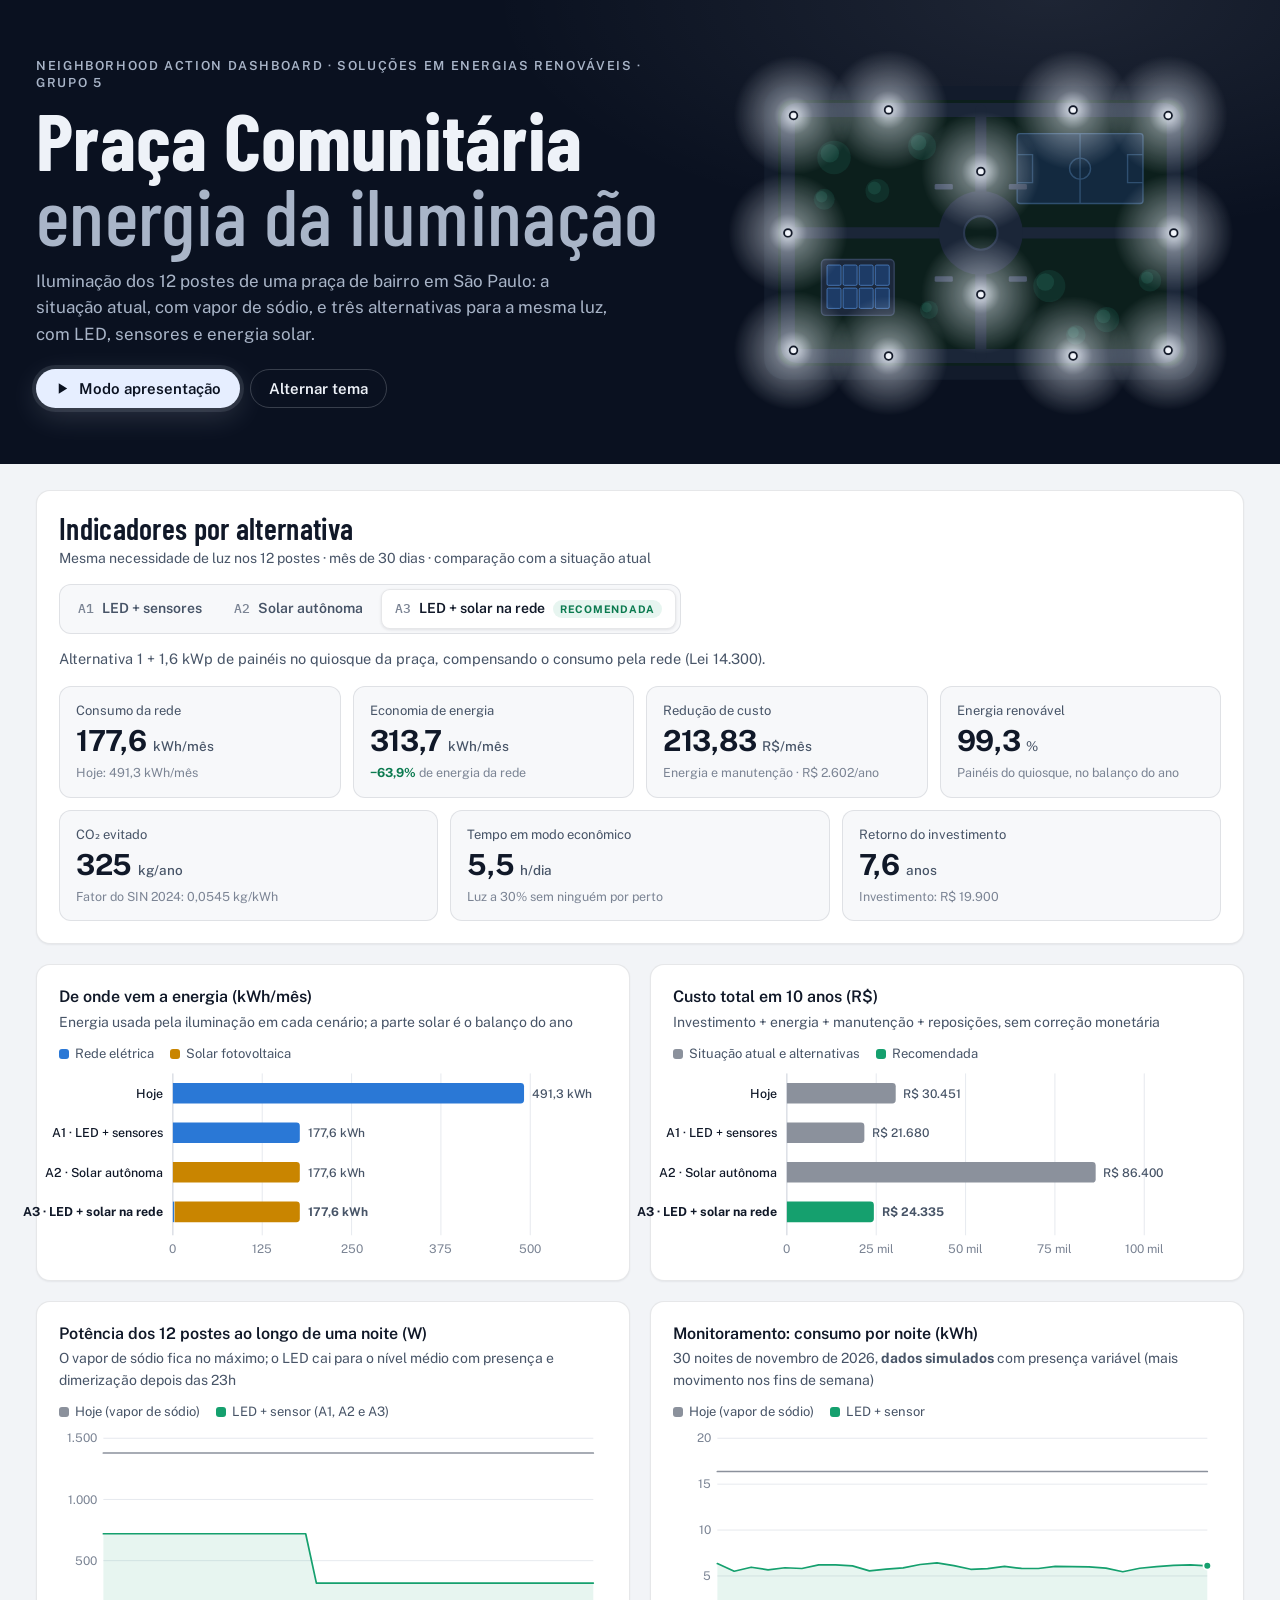
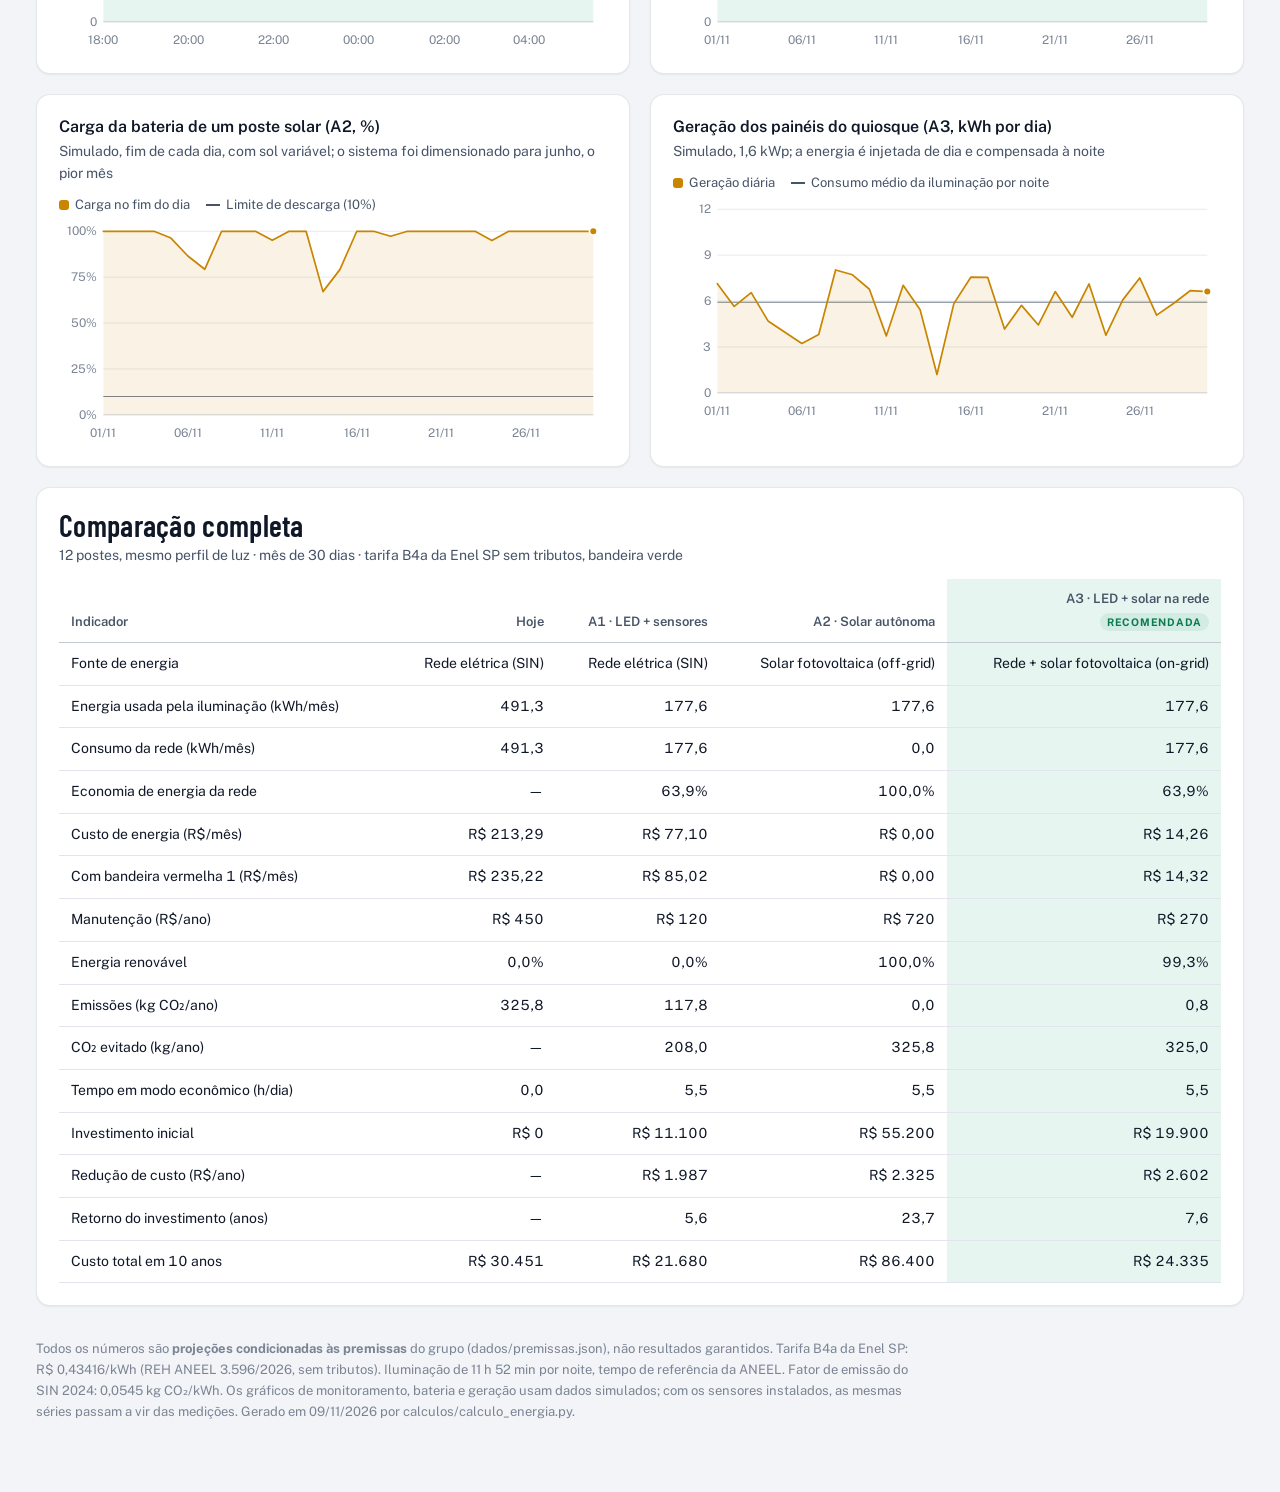
==== commit f3c9db1a: "Remove o roteiro do vídeo do repositório Co-Authored-By: Claude Opus 5.5 <noreply@anthropic.com> Cla" ====
--- a/sers/dashboard/index.html
+++ b/sers/dashboard/index.html
@@ -384,8 +384,7 @@
         <h1>Praça Comunitária <em>energia da iluminação</em></h1>
         <p class="faixa-sub" id="faixaSub"></p>
         <div class="acoes">
-          <a class="btn btn-luz" href="#apresentacao"><svg class="icone" viewBox="0 0 16 16" aria-hidden="true"><path d="M4 2.5v11l9-5.5z" fill="currentColor"/></svg>Apresentar para o vídeo</a>
-          <a class="btn btn-fantasma" href="#roteiro">Roteiro e falas</a>
+          <a class="btn btn-luz" href="#apresentacao"><svg class="icone" viewBox="0 0 16 16" aria-hidden="true"><path d="M4 2.5v11l9-5.5z" fill="currentColor"/></svg>Modo apresentação</a>
           <button class="btn btn-fantasma" id="btnTema" type="button">Alternar tema</button>
         </div>
       </div>
@@ -455,36 +454,6 @@
   </main>
 </div>
 
-<!-- ================= ROTEIRO ================= -->
-<div class="vista" id="vRoteiro" hidden>
-  <header class="faixa faixa-curta">
-    <div class="faixa-in">
-      <div>
-        <p class="olho"><a href="#painel" style="text-decoration:none">← Voltar ao painel</a></p>
-        <h1>Roteiro do vídeo</h1>
-        <p class="faixa-sub" id="rotSub"></p>
-        <div class="acoes">
-          <a class="btn btn-luz" href="#apresentacao"><svg class="icone" viewBox="0 0 16 16" aria-hidden="true"><path d="M4 2.5v11l9-5.5z" fill="currentColor"/></svg>Ensaiar com a apresentação</a>
-          <button class="btn btn-fantasma" id="btnCopiar" type="button">Copiar todas as falas</button>
-        </div>
-      </div>
-    </div>
-  </header>
-  <main class="miolo">
-    <section class="bloco">
-      <h2>Como gravar sem erro</h2>
-      <ol class="passos">
-        <li>Abra o arquivo <b>index.html</b> no Chrome e clique em <b>Apresentar para o vídeo</b>. Aperte <kbd>F</kbd> para a tela cheia.</li>
-        <li>Aperte <kbd>R</kbd>: o roteiro abre numa janela separada. Ponha essa janela ao lado ou no segundo monitor.</li>
-        <li>No roteiro, clique em <b>Iniciar cronômetro</b> e ensaie uma vez. As setas <kbd>→</kbd> <kbd>←</kbd> passam as cenas nas duas janelas.</li>
-        <li>Grave só a janela da apresentação (no OBS: <b>Captura de janela</b>). Na cena 7, aperte <kbd>1</kbd> <kbd>2</kbd> <kbd>3</kbd> quando aparecerem as marcações.</li>
-      </ol>
-    </section>
-    <ol class="falas" id="listaFalas"></ol>
-    <p class="nota">As falas são geradas por <code>video/gerar_roteiro.py</code> com os mesmos números do cálculo. Texto em destaque, como <span class="deixa">clique em A1</span>, é ação na tela e não é para ler. Tempo estimado para uma fala calma; o limite do vídeo é 3:00.</p>
-  </main>
-</div>
-
 <!-- ================= APRESENTAÇÃO ================= -->
 <div class="apres" id="vApres" hidden>
   <div class="palco" id="palco" aria-live="polite"></div>
@@ -510,7 +479,6 @@
 <div class="dica" id="dica"></div>
 
 <script src="dados.js"></script>
-<script src="roteiro.js"></script>
 <script>
 (function () {
   "use strict";
@@ -1191,7 +1159,7 @@
     else if (k === "Home") { e.preventDefault(); ir(0); }
     else if (k === "End") { e.preventDefault(); ir(cenas.length - 1); }
     else if (k === "1" || k === "2" || k === "3") { if (cenas[est.cena] === "dashboard") { est.altCena = "A" + k; desenharCenaDash(); } }
-    else if (k === "r" || k === "R") { e.preventDefault(); abrirRoteiro(); }
+    else if ((k === "r" || k === "R") && (R.cenas || []).length) { e.preventDefault(); abrirRoteiro(); }
     else if (k === "f" || k === "F") { e.preventDefault(); telaCheia(); }
     else if (k === "h" || k === "H") { e.preventDefault(); alternaBarra(); }
     else if (k === "Escape") { $("#gaveta").hidden = true; }
@@ -1201,6 +1169,7 @@
   $("#bProx").addEventListener("click", prox);
   $("#bAnt").addEventListener("click", ant);
   $("#bRoteiro").addEventListener("click", abrirRoteiro);
+  if (!(R.cenas || []).length) $("#bRoteiro").hidden = true;
   $("#bTela").addEventListener("click", telaCheia);
   $("#bLimpo").addEventListener("click", alternaBarra);
   $("#bSair").addEventListener("click", function () {
@@ -1212,9 +1181,9 @@
   /* ---------- rotas: #painel, #apresentacao, #roteiro ---------- */
   function rota() {
     var h = location.hash.replace("#", "");
-    var apres = h === "apresentacao", roteiro = h === "roteiro";
+    var apres = h === "apresentacao", roteiro = h === "roteiro" && (R.cenas || []).length > 0;
     $("#vPainel").hidden = apres || roteiro;
-    $("#vRoteiro").hidden = !roteiro;
+    if ($("#vRoteiro")) $("#vRoteiro").hidden = !roteiro;
     $("#vApres").hidden = !apres;
     document.documentElement.classList.toggle("apresentando", apres);
     if (apres) {
@@ -1245,7 +1214,7 @@
       return '<li class="fala-item"><span class="fala-num">' + c.n + '</span><div class="fala-cab"><h3>' + c.titulo + '</h3><span class="fala-tempo">≈ ' + c.segundos + " s · começa em " + mmss(c.inicio_s) + '</span></div><p class="fala-acao">Na tela: ' + c.acao + '</p><p class="fala-txt">' + deixas(c.fala) + "</p></li>";
     }).join("");
   }
-  $("#btnCopiar").addEventListener("click", function () {
+  if ($("#btnCopiar")) $("#btnCopiar").addEventListener("click", function () {
     var txt = (R.cenas || []).map(function (c) { return "CENA " + c.n + " - " + c.titulo.toUpperCase() + " (≈ " + c.segundos + " s)\n" + c.fala; }).join("\n\n");
     var ok = function () { avisar("Falas copiadas. Cole no celular ou num documento para ler durante a gravação."); };
     try {
@@ -1275,7 +1244,7 @@
   desenharPainel();
   graficosPainel();
   tabela();
-  roteiroLista();
+  if ($("#listaFalas")) roteiroLista();
   $("#notaPainel").innerHTML = "Todos os números são <b>projeções condicionadas às premissas</b> do grupo (dados/premissas.json), não resultados garantidos. Tarifa B4a da Enel SP: " + rs(P.tarifa_rs_kwh, 5) + "/kWh (REH ANEEL 3.596/2026, sem tributos). Iluminação de " + horasMin(P.horas_noite) + " por noite, tempo de referência da ANEEL. Fator de emissão do SIN 2024: " + nf(P.fator_emissao, 4) + " kg CO₂/kWh. Os gráficos de monitoramento, bateria e geração usam dados simulados; com os sensores instalados, as mesmas séries passam a vir das medições. Gerado em " + new Date(D.gerado_em + "T12:00").toLocaleDateString("pt-BR") + " por calculos/calculo_energia.py.";
   rota();
 })();
